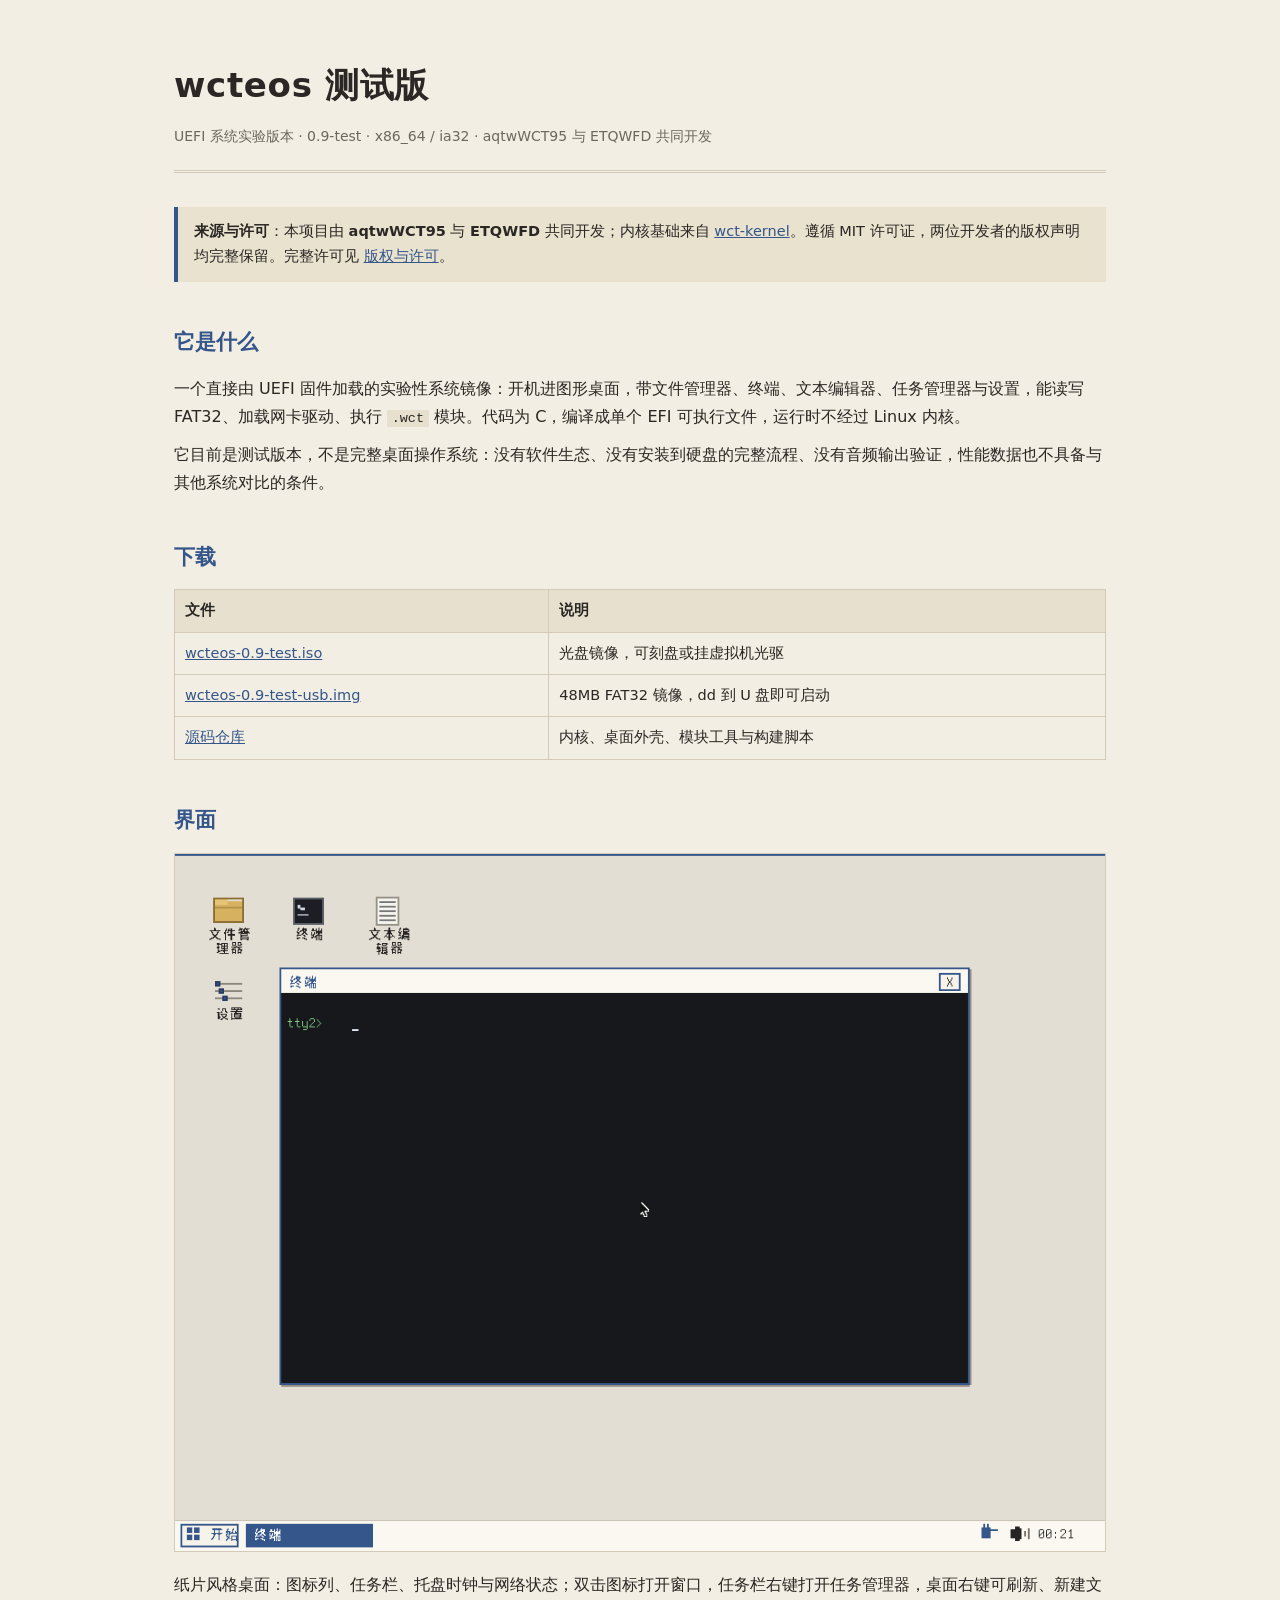
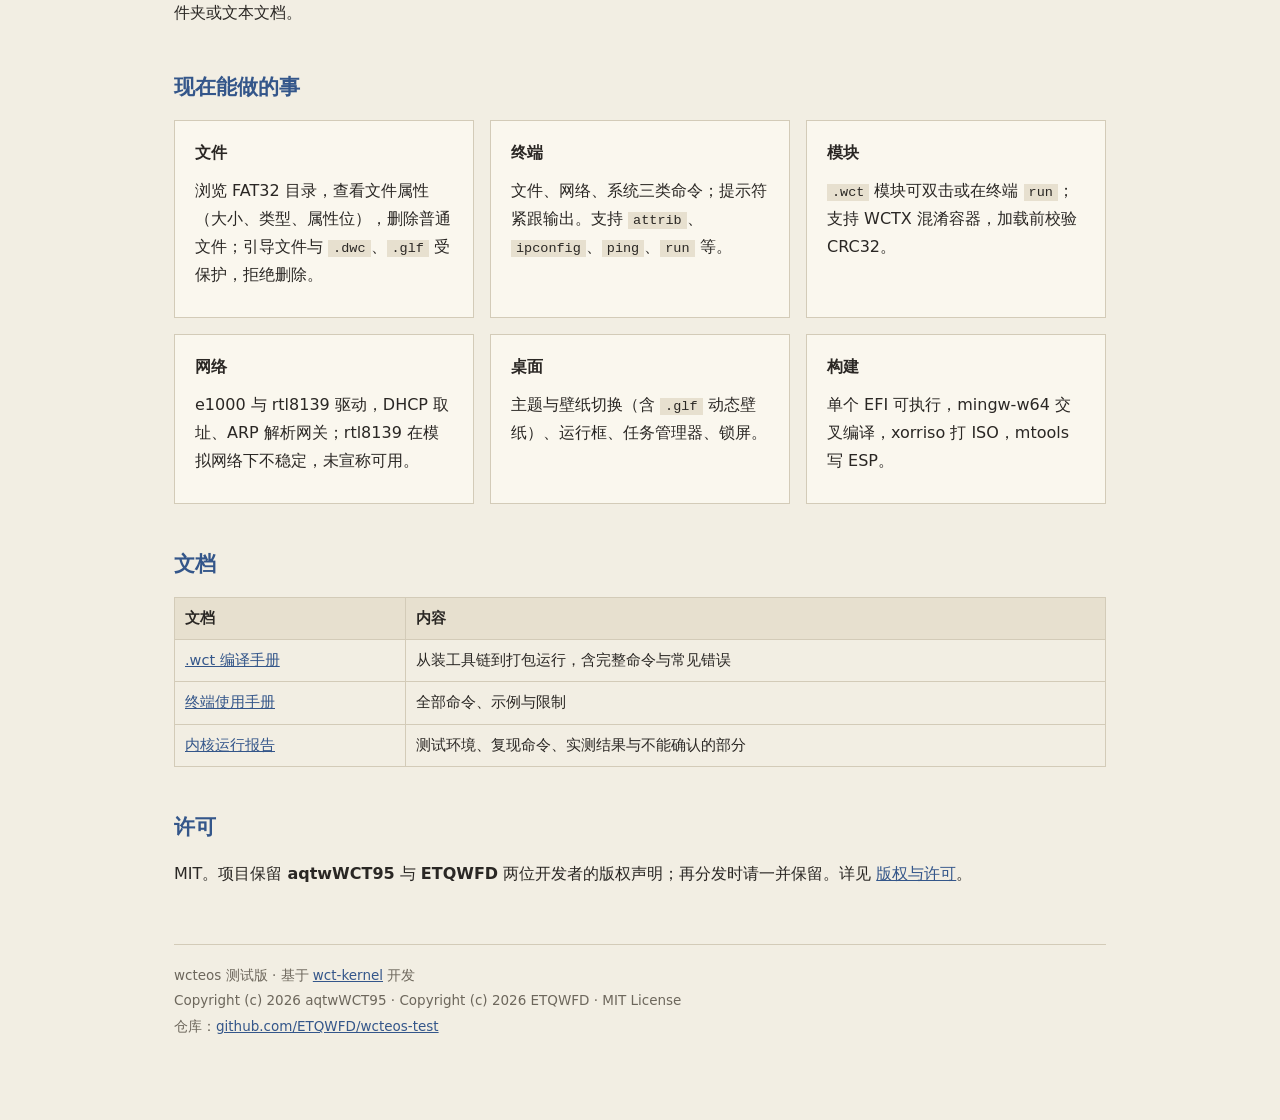
==== docs/index.html @ 922bbe2d "docs: 共同开发者署名，版权顺序 aqtwWCT95 -> ETQWFD" ====
<!DOCTYPE html><html lang="zh-CN"><head><meta charset="utf-8">
<meta name="viewport" content="width=device-width,initial-scale=1">
<title>wcteos 测试版</title>
<style>
:root{--bg:#f2eee3;--ink:#2a2724;--sub:#6d675c;--accent:#34568a;--line:#d3cbb8;--panel:#faf7ee}
*{box-sizing:border-box}
body{margin:0;background:var(--bg);color:var(--ink);font:16px/1.75 "Noto Sans CJK SC",system-ui,sans-serif}
.wrap{max-width:980px;margin:0 auto;padding:56px 24px 80px}
header{border-bottom:3px double var(--line);padding-bottom:22px;margin-bottom:34px}
h1{margin:0;font-size:34px;letter-spacing:.02em}
.tag{color:var(--sub);font-size:14px;margin-top:8px}
h2{font-size:21px;margin:42px 0 14px;color:var(--accent)}
h3{font-size:16px;margin:20px 0 6px}
p{margin:10px 0}
.grid{display:grid;grid-template-columns:repeat(auto-fit,minmax(240px,1fr));gap:16px}
.card{background:var(--panel);border:1px solid var(--line);padding:18px 20px}
.card h3{margin-top:0}
code{background:#e7e0cf;padding:1px 5px;font:13.5px/1.5 Consolas,monospace}
pre{background:#25282e;color:#e6e8ea;padding:14px 16px;overflow:auto;font:13.5px/1.7 Consolas,monospace}
table{border-collapse:collapse;width:100%;margin:12px 0;font-size:14.5px}
th,td{border:1px solid var(--line);padding:8px 10px;text-align:left}
th{background:#e7e0cf}
a{color:var(--accent)}
.notice{background:#e9e2cf;border-left:4px solid var(--accent);padding:12px 16px;margin:18px 0;font-size:14.5px}
footer{margin-top:56px;border-top:1px solid var(--line);padding-top:18px;color:var(--sub);font-size:13.5px;line-height:1.9}
.shot{width:100%;border:1px solid var(--line);background:#fff}
</style></head><body><div class="wrap">

<header>
<h1>wcteos 测试版</h1>
<div class="tag">UEFI 系统实验版本 · 0.9-test · x86_64 / ia32 · aqtwWCT95 与 ETQWFD 共同开发</div>
</header>

<div class="notice"><b>来源与许可</b>：本项目由 <b>aqtwWCT95</b> 与 <b>ETQWFD</b> 共同开发；内核基础来自 <a href="https://github.com/ETQWFD/wct-kernel">wct-kernel</a>。遵循 MIT 许可证，两位开发者的版权声明均完整保留。完整许可见 <a href="license.html">版权与许可</a>。</div>

<h2>它是什么</h2>
<p>一个直接由 UEFI 固件加载的实验性系统镜像：开机进图形桌面，带文件管理器、终端、文本编辑器、任务管理器与设置，能读写 FAT32、加载网卡驱动、执行 <code>.wct</code> 模块。代码为 C，编译成单个 EFI 可执行文件，运行时不经过 Linux 内核。</p>
<p>它目前是测试版本，不是完整桌面操作系统：没有软件生态、没有安装到硬盘的完整流程、没有音频输出验证，性能数据也不具备与其他系统对比的条件。</p>

<h2>下载</h2>
<table>
<tr><th>文件</th><th>说明</th></tr>
<tr><td><a href="https://github.com/ETQWFD/wcteos-test/releases/download/v0.9-test/wcteos-0.9-test.iso">wcteos-0.9-test.iso</a></td><td>光盘镜像，可刻盘或挂虚拟机光驱</td></tr>
<tr><td><a href="https://github.com/ETQWFD/wcteos-test/releases/download/v0.9-test/wcteos-0.9-test-usb.img">wcteos-0.9-test-usb.img</a></td><td>48MB FAT32 镜像，dd 到 U 盘即可启动</td></tr>
<tr><td><a href="https://github.com/ETQWFD/wcteos-test">源码仓库</a></td><td>内核、桌面外壳、模块工具与构建脚本</td></tr>
</table>

<h2>界面</h2>
<img class="shot" src="assets/desktop.png" alt="桌面截图">
<p>纸片风格桌面：图标列、任务栏、托盘时钟与网络状态；双击图标打开窗口，任务栏右键打开任务管理器，桌面右键可刷新、新建文件夹或文本文档。</p>

<h2>现在能做的事</h2>
<div class="grid">
<div class="card"><h3>文件</h3><p>浏览 FAT32 目录，查看文件属性（大小、类型、属性位），删除普通文件；引导文件与 <code>.dwc</code>、<code>.glf</code> 受保护，拒绝删除。</p></div>
<div class="card"><h3>终端</h3><p>文件、网络、系统三类命令；提示符紧跟输出。支持 <code>attrib</code>、<code>ipconfig</code>、<code>ping</code>、<code>run</code> 等。</p></div>
<div class="card"><h3>模块</h3><p><code>.wct</code> 模块可双击或在终端 <code>run</code>；支持 WCTX 混淆容器，加载前校验 CRC32。</p></div>
<div class="card"><h3>网络</h3><p>e1000 与 rtl8139 驱动，DHCP 取址、ARP 解析网关；rtl8139 在模拟网络下不稳定，未宣称可用。</p></div>
<div class="card"><h3>桌面</h3><p>主题与壁纸切换（含 <code>.glf</code> 动态壁纸）、运行框、任务管理器、锁屏。</p></div>
<div class="card"><h3>构建</h3><p>单个 EFI 可执行，mingw-w64 交叉编译，xorriso 打 ISO，mtools 写 ESP。</p></div>
</div>

<h2>文档</h2>
<table>
<tr><th>文档</th><th>内容</th></tr>
<tr><td><a href="docs/wct-compile.html">.wct 编译手册</a></td><td>从装工具链到打包运行，含完整命令与常见错误</td></tr>
<tr><td><a href="docs/terminal.html">终端使用手册</a></td><td>全部命令、示例与限制</td></tr>
<tr><td><a href="docs/performance.html">内核运行报告</a></td><td>测试环境、复现命令、实测结果与不能确认的部分</td></tr>
</table>

<h2>许可</h2>
<p>MIT。项目保留 <b>aqtwWCT95</b> 与 <b>ETQWFD</b> 两位开发者的版权声明；再分发时请一并保留。详见 <a href="license.html">版权与许可</a>。</p>

<footer>
wcteos 测试版 · 基于 <a href="https://github.com/ETQWFD/wct-kernel">wct-kernel</a> 开发<br>
Copyright (c) 2026 aqtwWCT95 · Copyright (c) 2026 ETQWFD · MIT License<br>
仓库：<a href="https://github.com/ETQWFD/wcteos-test">github.com/ETQWFD/wcteos-test</a>
</footer>
</div></body></html>
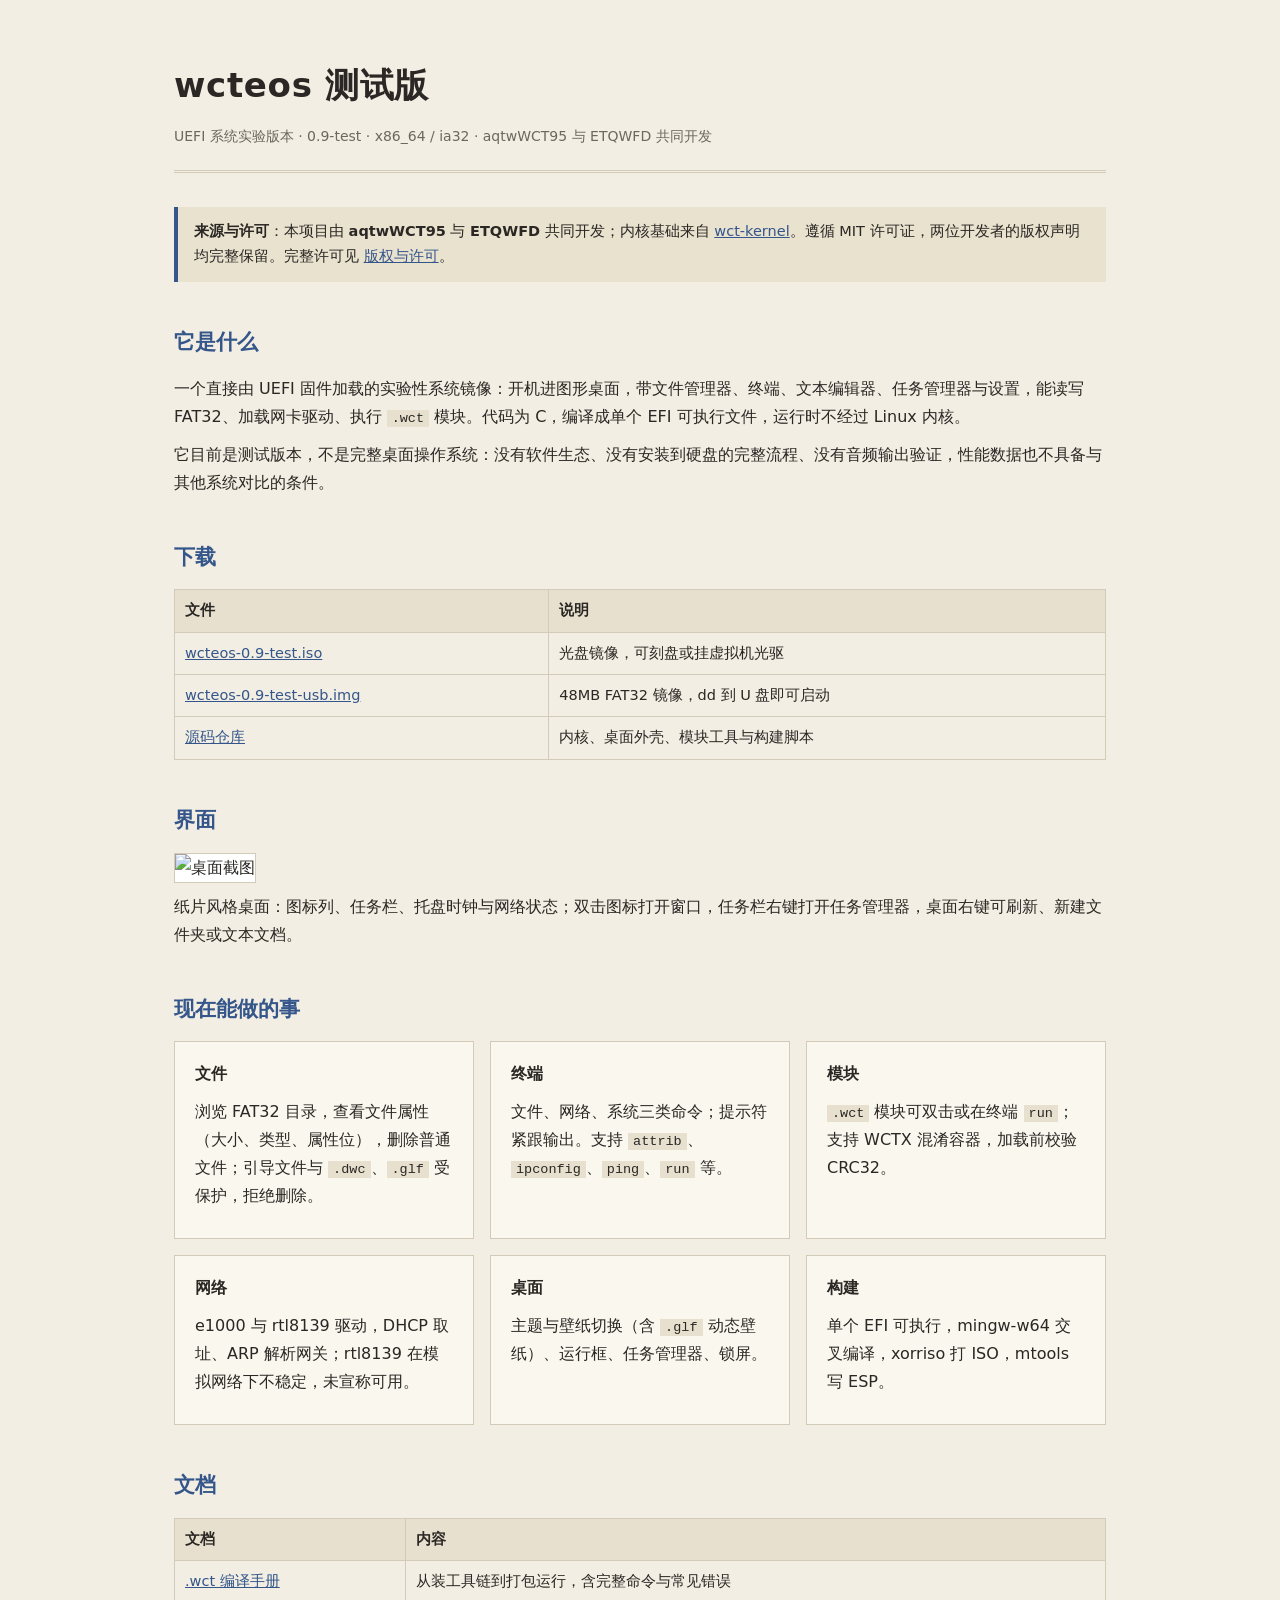
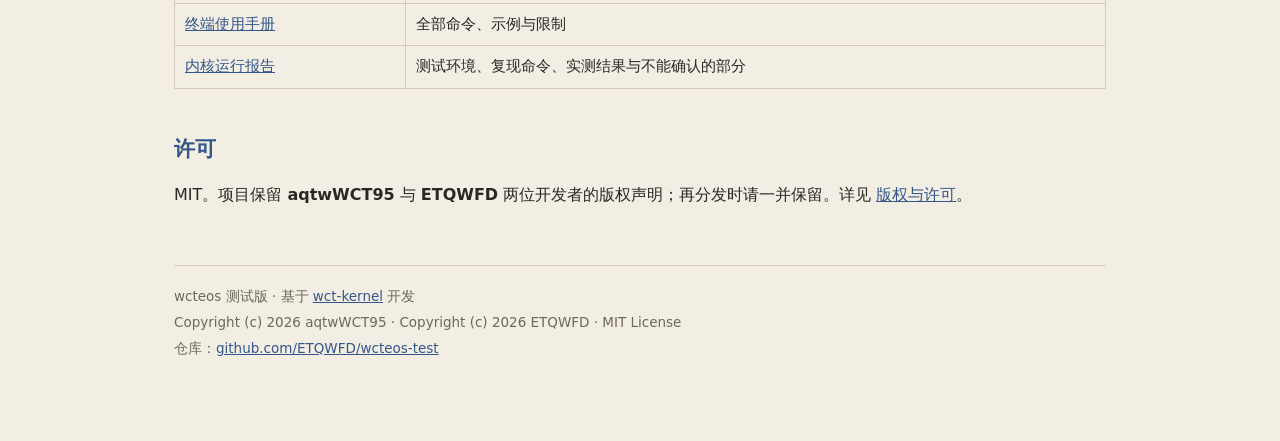
==== commit fe5fd2e7: "site: 修复首页截图 404" ====
--- a/docs/index.html
+++ b/docs/index.html
@@ -46,7 +46,7 @@
 </table>
 
 <h2>界面</h2>
-<img class="shot" src="assets/desktop.png" alt="桌面截图">
+<img class="shot" src="docs/assets/desktop.png" alt="桌面截图">
 <p>纸片风格桌面：图标列、任务栏、托盘时钟与网络状态；双击图标打开窗口，任务栏右键打开任务管理器，桌面右键可刷新、新建文件夹或文本文档。</p>
 
 <h2>现在能做的事</h2>
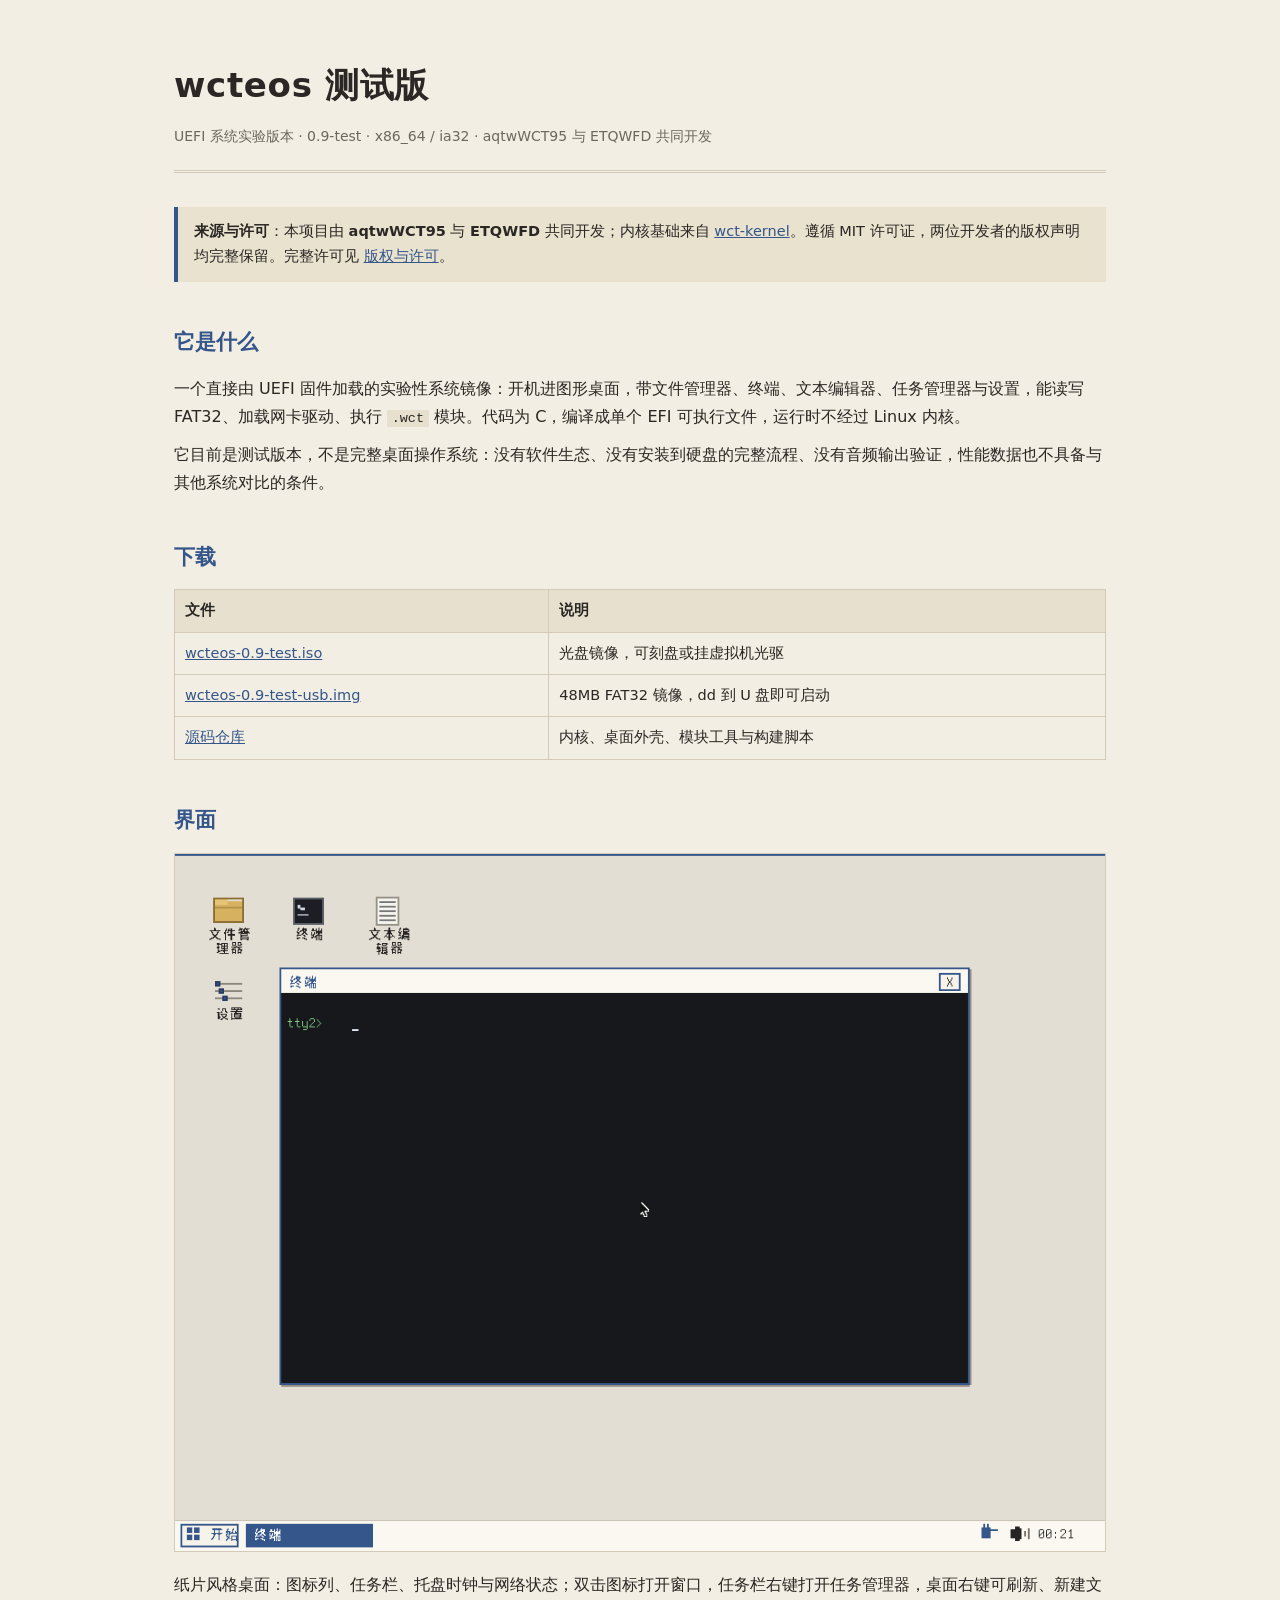
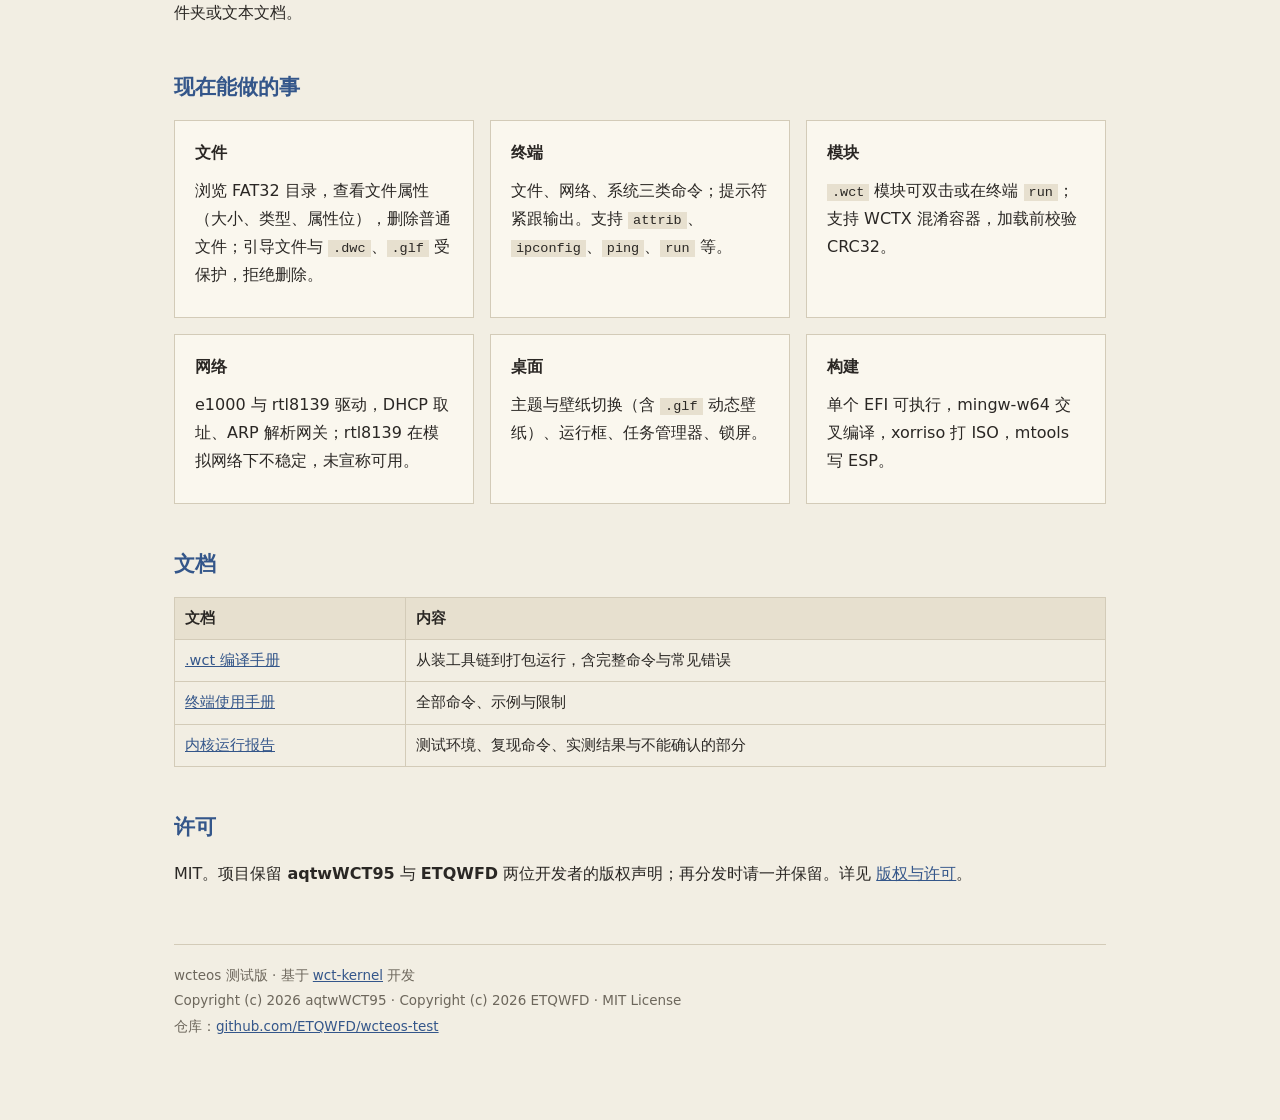
==== commit 46059fb8: "site: docs 侧截图路径" ====
--- a/docs/index.html
+++ b/docs/index.html
@@ -46,7 +46,7 @@
 </table>
 
 <h2>界面</h2>
-<img class="shot" src="docs/assets/desktop.png" alt="桌面截图">
+<img class="shot" src="assets/desktop.png" alt="桌面截图">
 <p>纸片风格桌面：图标列、任务栏、托盘时钟与网络状态；双击图标打开窗口，任务栏右键打开任务管理器，桌面右键可刷新、新建文件夹或文本文档。</p>
 
 <h2>现在能做的事</h2>
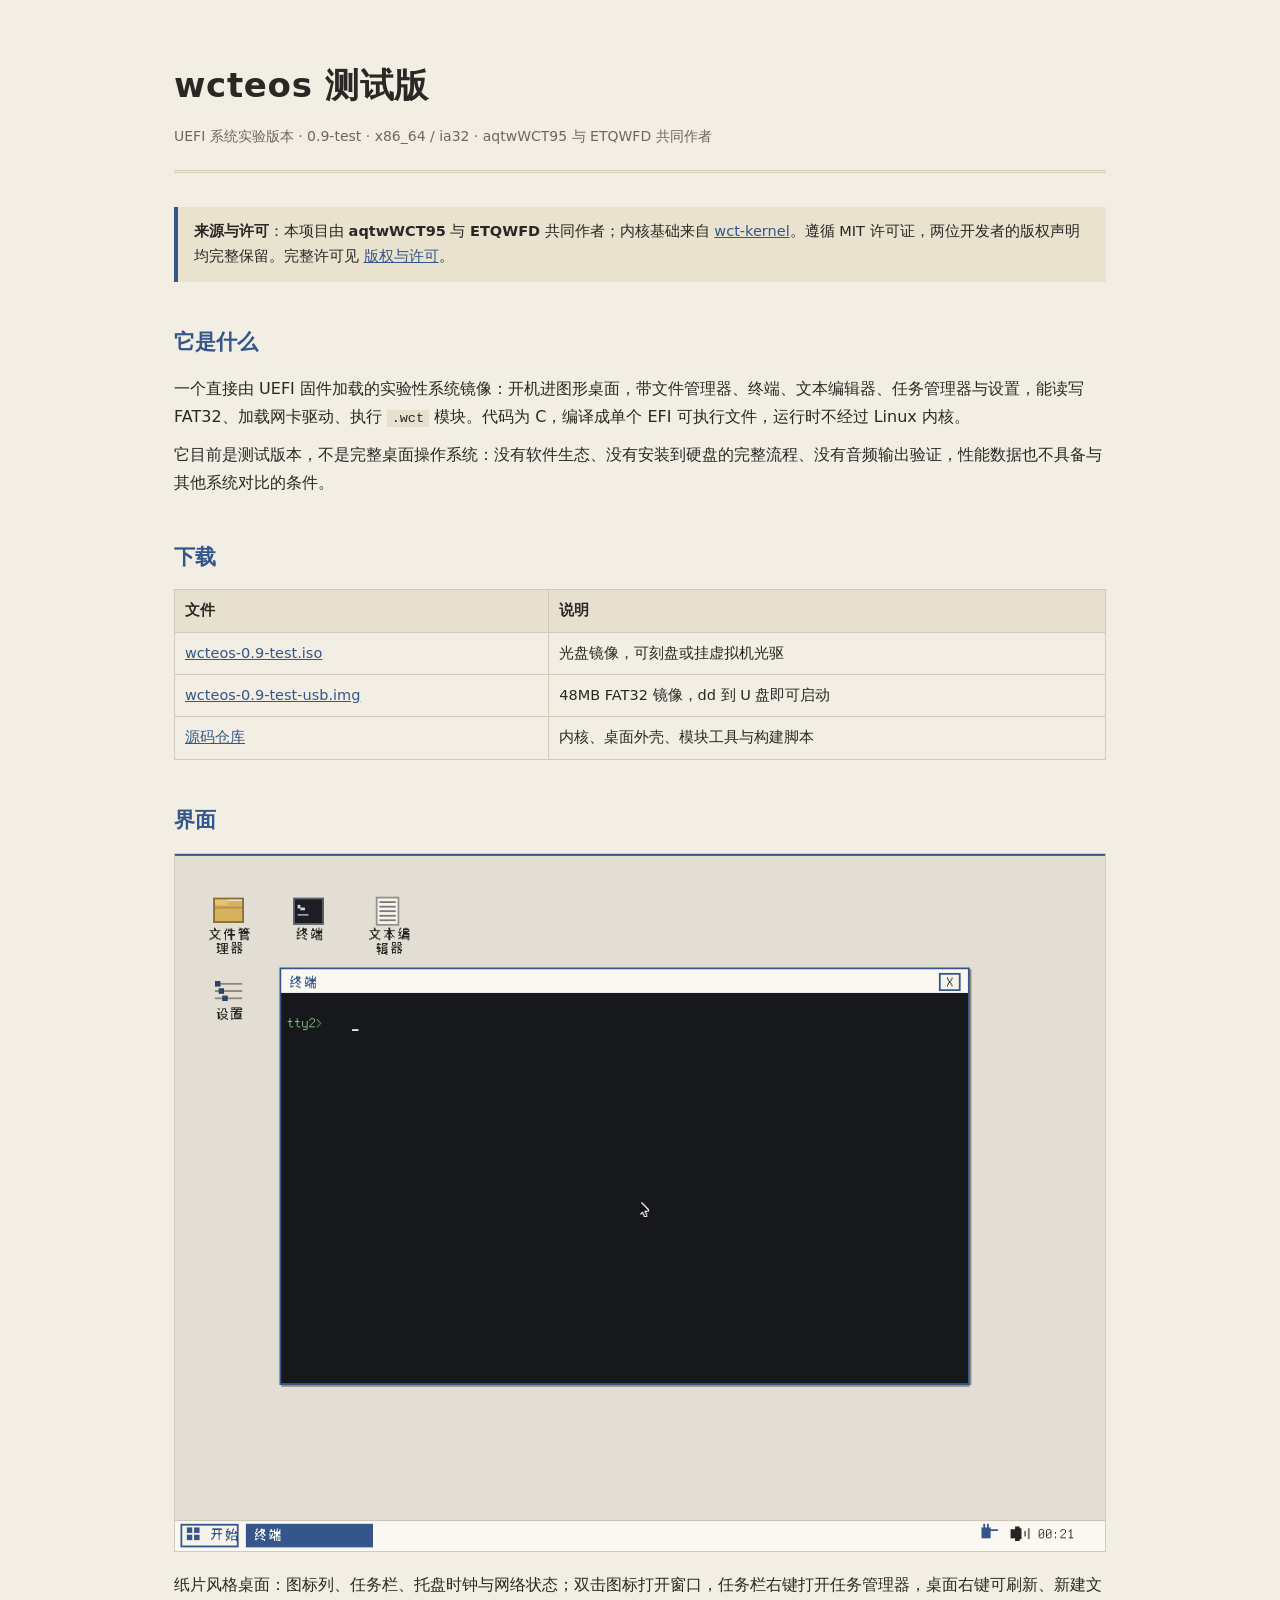
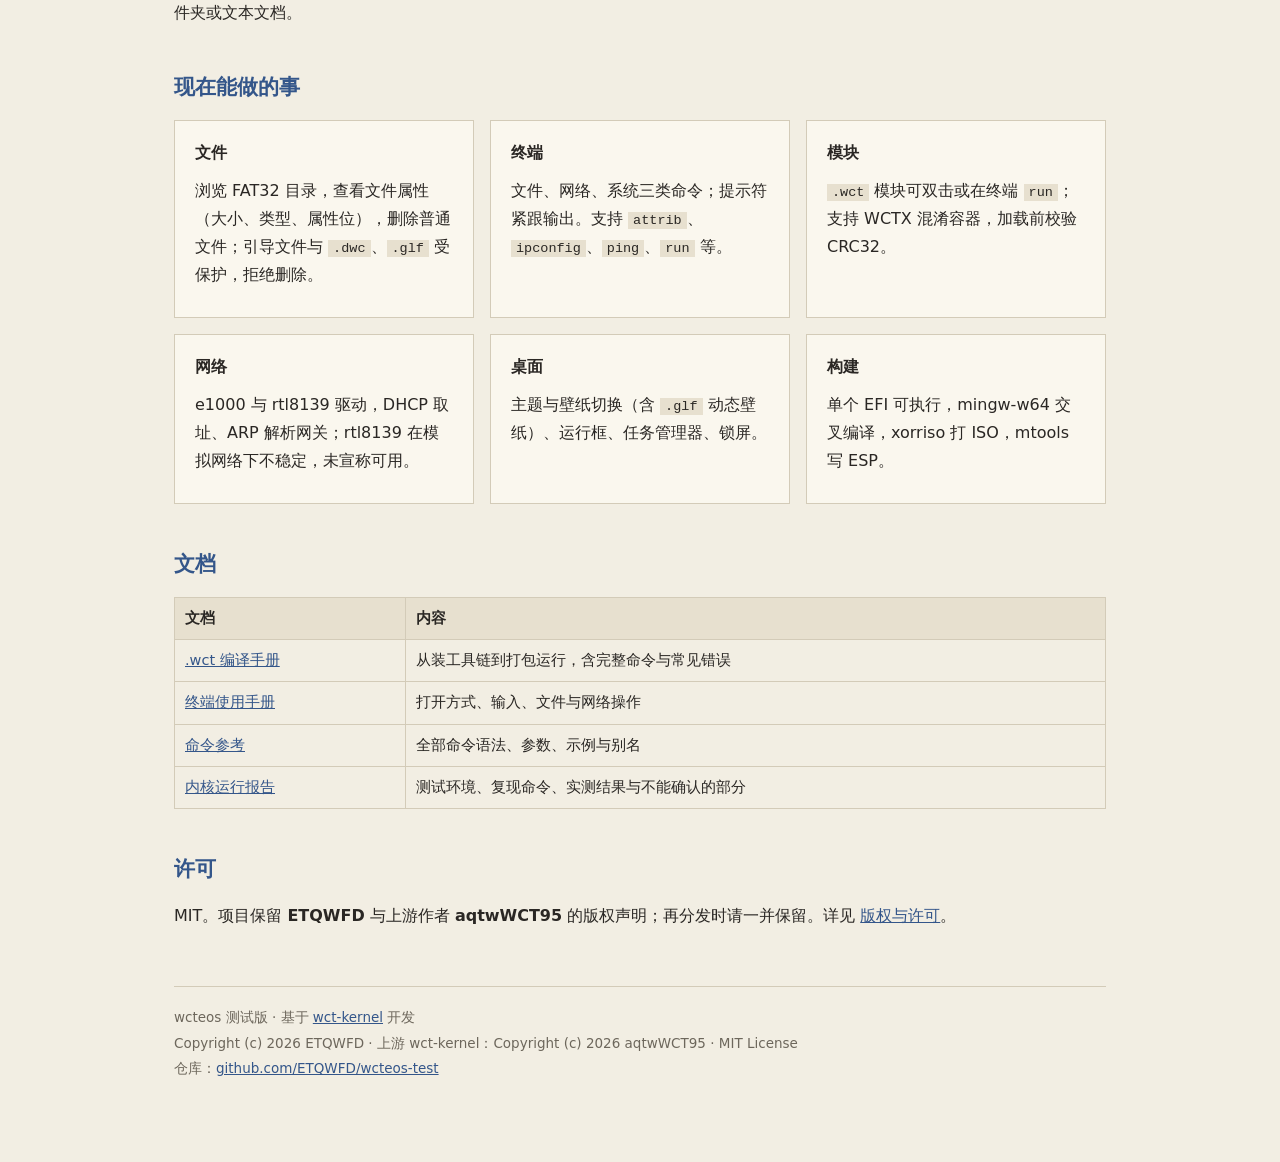
==== commit b6ad9e6c: "site: 新的三份手册与 OOBE 截图" ====
--- a/docs/index.html
+++ b/docs/index.html
@@ -28,10 +28,10 @@
 
 <header>
 <h1>wcteos 测试版</h1>
-<div class="tag">UEFI 系统实验版本 · 0.9-test · x86_64 / ia32 · aqtwWCT95 与 ETQWFD 共同开发</div>
+<div class="tag">UEFI 系统实验版本 · 0.9-test · x86_64 / ia32 · aqtwWCT95 与 ETQWFD 共同作者</div>
 </header>
 
-<div class="notice"><b>来源与许可</b>：本项目由 <b>aqtwWCT95</b> 与 <b>ETQWFD</b> 共同开发；内核基础来自 <a href="https://github.com/ETQWFD/wct-kernel">wct-kernel</a>。遵循 MIT 许可证，两位开发者的版权声明均完整保留。完整许可见 <a href="license.html">版权与许可</a>。</div>
+<div class="notice"><b>来源与许可</b>：本项目由 <b>aqtwWCT95</b> 与 <b>ETQWFD</b> 共同作者；内核基础来自 <a href="https://github.com/ETQWFD/wct-kernel">wct-kernel</a>。遵循 MIT 许可证，两位开发者的版权声明均完整保留。完整许可见 <a href="license.html">版权与许可</a>。</div>
 
 <h2>它是什么</h2>
 <p>一个直接由 UEFI 固件加载的实验性系统镜像：开机进图形桌面，带文件管理器、终端、文本编辑器、任务管理器与设置，能读写 FAT32、加载网卡驱动、执行 <code>.wct</code> 模块。代码为 C，编译成单个 EFI 可执行文件，运行时不经过 Linux 内核。</p>
@@ -63,16 +63,17 @@
 <table>
 <tr><th>文档</th><th>内容</th></tr>
 <tr><td><a href="docs/wct-compile.html">.wct 编译手册</a></td><td>从装工具链到打包运行，含完整命令与常见错误</td></tr>
-<tr><td><a href="docs/terminal.html">终端使用手册</a></td><td>全部命令、示例与限制</td></tr>
+<tr><td><a href="docs/terminal.html">终端使用手册</a></td><td>打开方式、输入、文件与网络操作</td></tr>
+<tr><td><a href="docs/commands.html">命令参考</a></td><td>全部命令语法、参数、示例与别名</td></tr>
 <tr><td><a href="docs/performance.html">内核运行报告</a></td><td>测试环境、复现命令、实测结果与不能确认的部分</td></tr>
 </table>
 
 <h2>许可</h2>
-<p>MIT。项目保留 <b>aqtwWCT95</b> 与 <b>ETQWFD</b> 两位开发者的版权声明；再分发时请一并保留。详见 <a href="license.html">版权与许可</a>。</p>
+<p>MIT。项目保留 <b>ETQWFD</b> 与上游作者 <b>aqtwWCT95</b> 的版权声明；再分发时请一并保留。详见 <a href="license.html">版权与许可</a>。</p>
 
 <footer>
 wcteos 测试版 · 基于 <a href="https://github.com/ETQWFD/wct-kernel">wct-kernel</a> 开发<br>
-Copyright (c) 2026 aqtwWCT95 · Copyright (c) 2026 ETQWFD · MIT License<br>
+Copyright (c) 2026 ETQWFD · 上游 wct-kernel：Copyright (c) 2026 aqtwWCT95 · MIT License<br>
 仓库：<a href="https://github.com/ETQWFD/wcteos-test">github.com/ETQWFD/wcteos-test</a>
 </footer>
 </div></body></html>
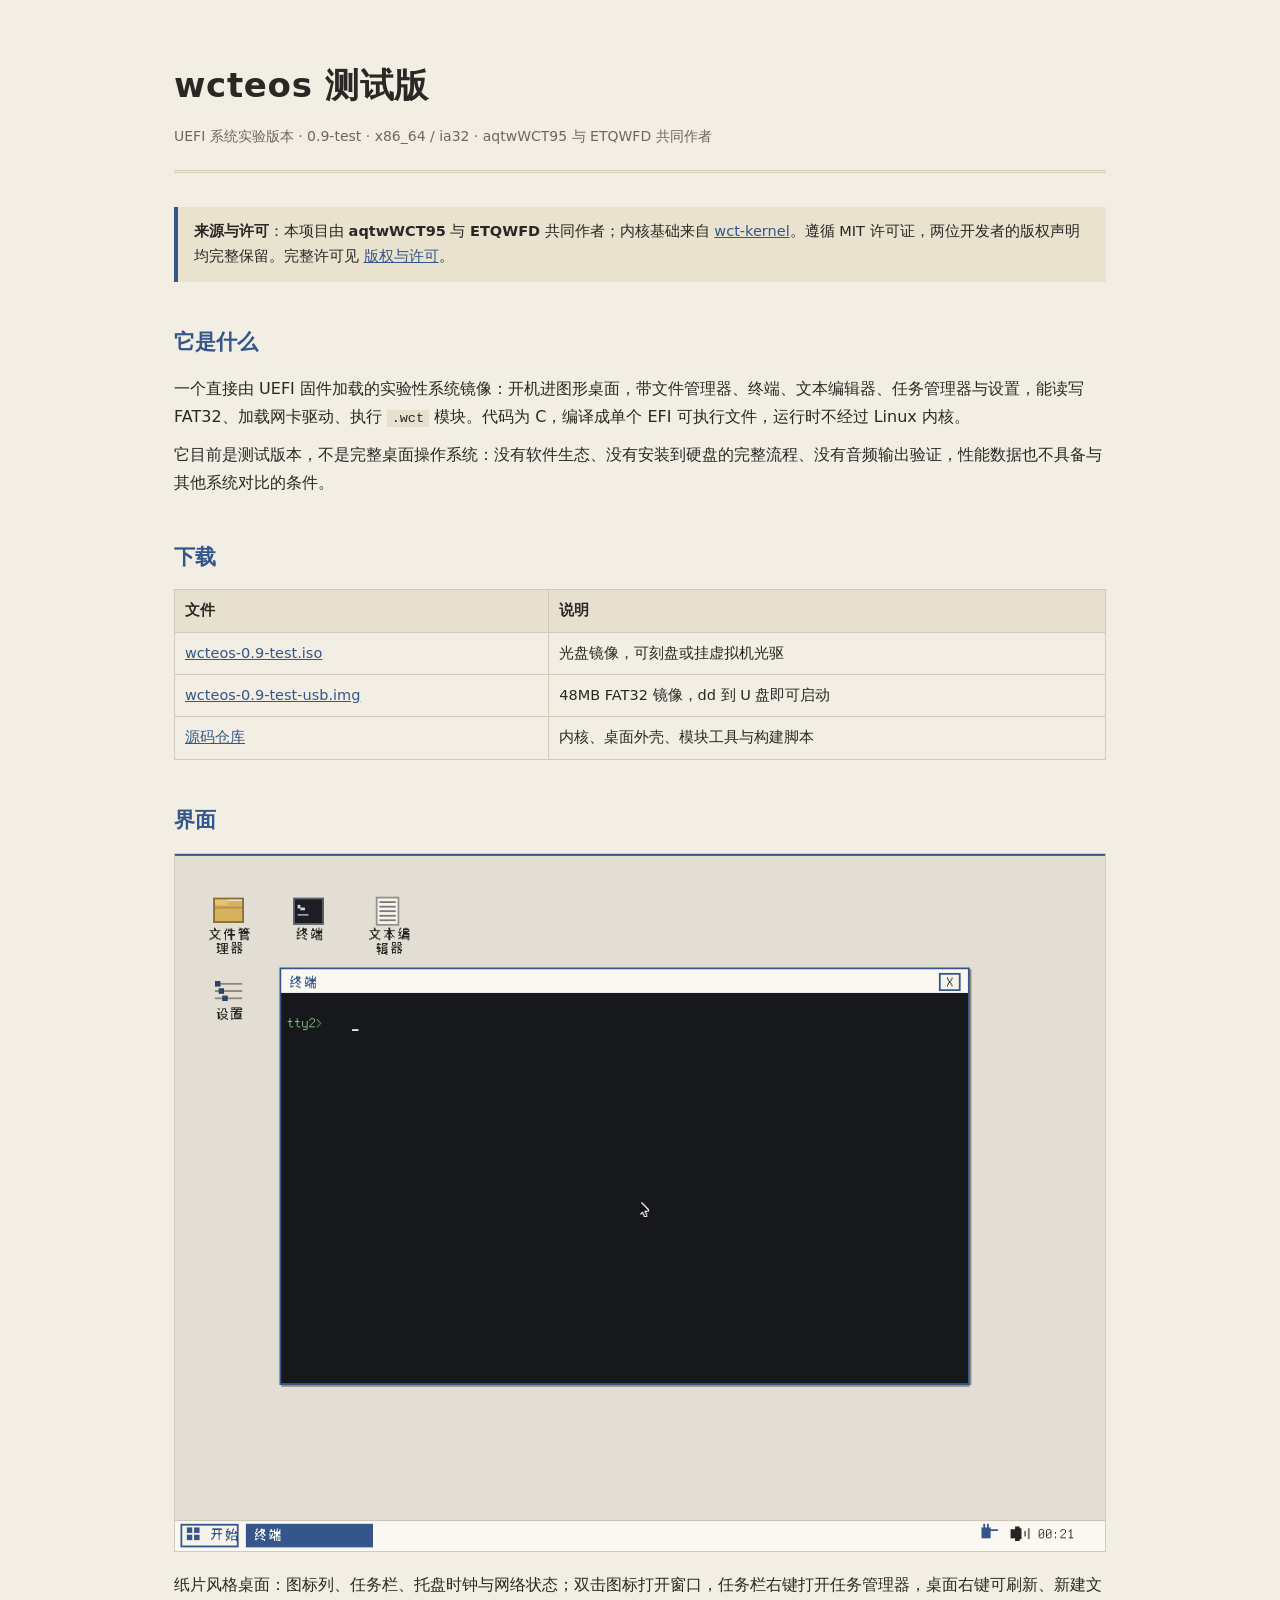
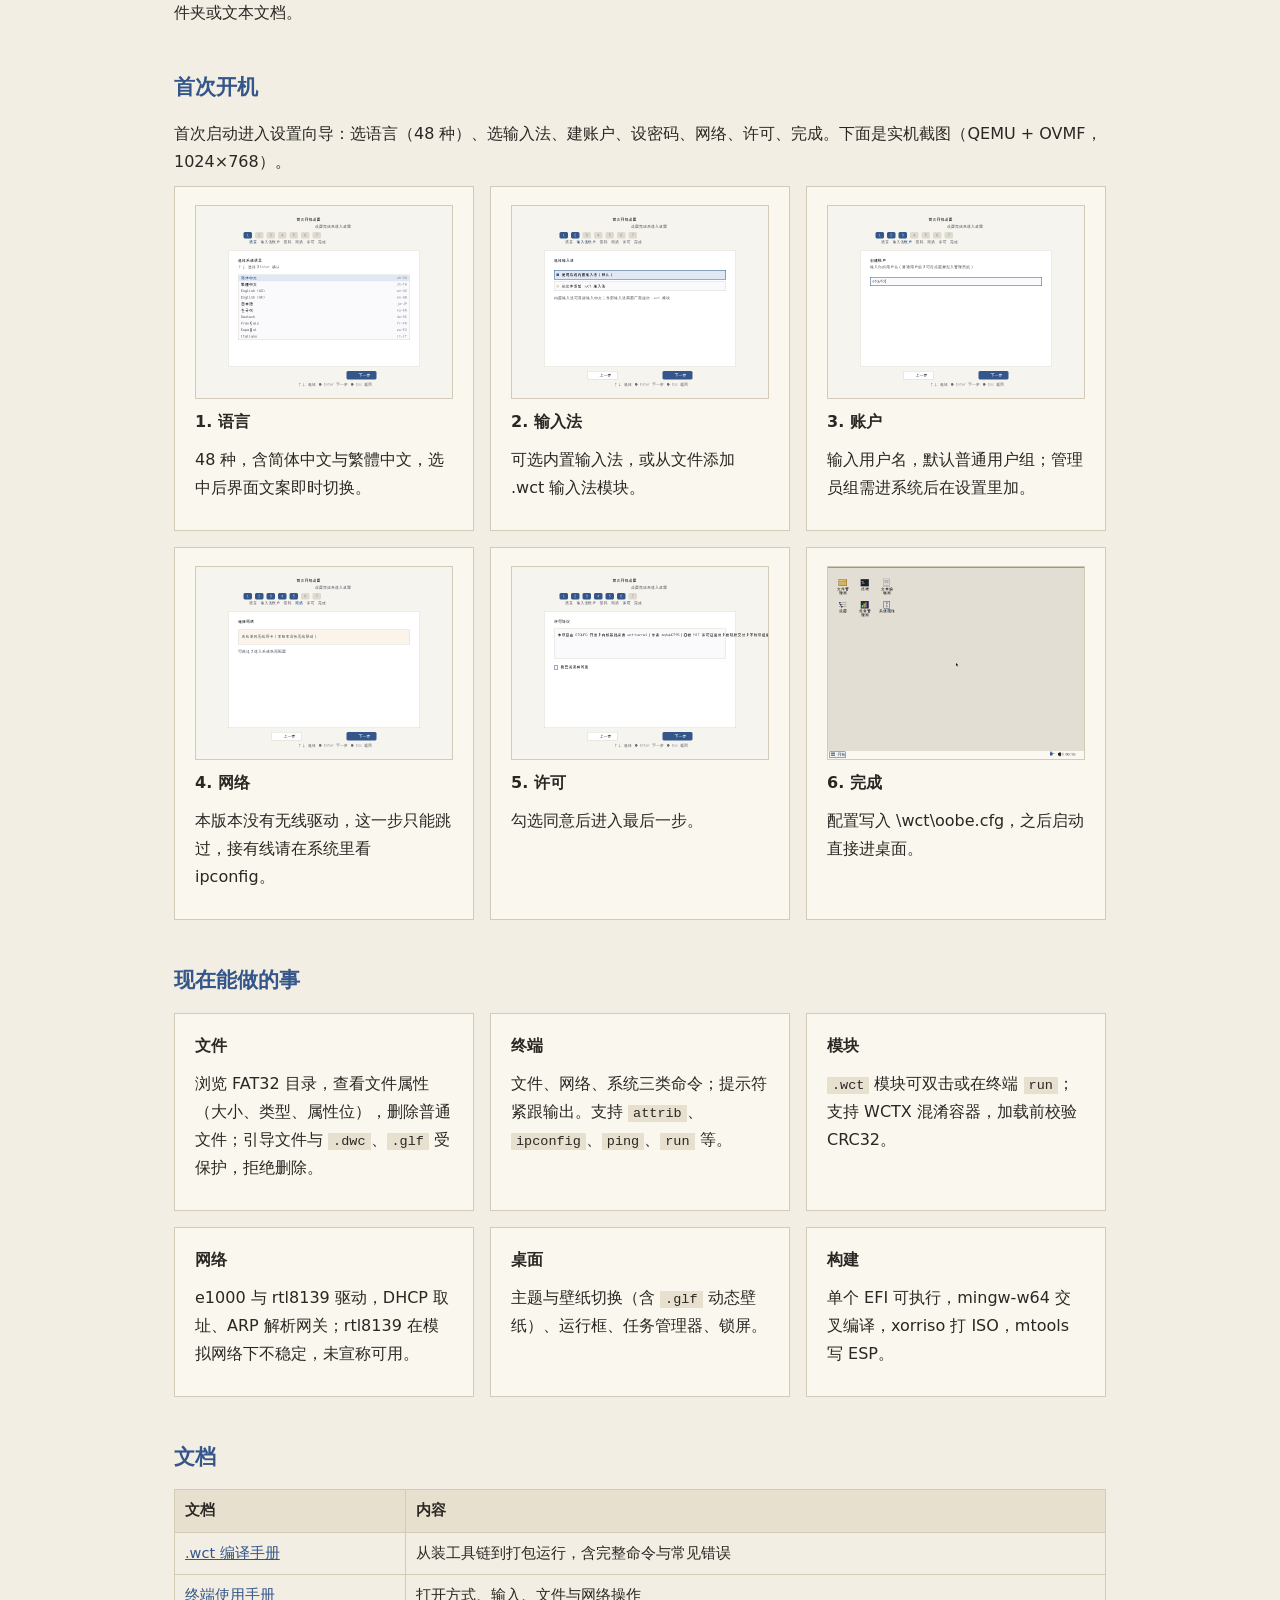
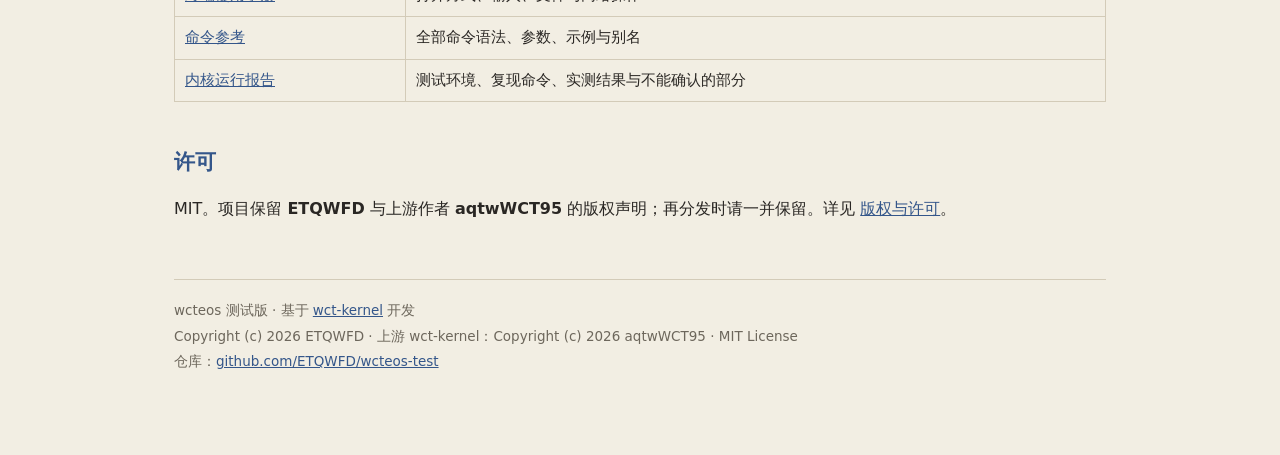
==== commit c4ffb48d: "site: 首次开机截图与流程说明" ====
--- a/docs/index.html
+++ b/docs/index.html
@@ -49,6 +49,16 @@
 <img class="shot" src="assets/desktop.png" alt="桌面截图">
 <p>纸片风格桌面：图标列、任务栏、托盘时钟与网络状态；双击图标打开窗口，任务栏右键打开任务管理器，桌面右键可刷新、新建文件夹或文本文档。</p>
 
+<h2>首次开机</h2>
+<p>首次启动进入设置向导：选语言（48 种）、选输入法、建账户、设密码、网络、许可、完成。下面是实机截图（QEMU + OVMF，1024×768）。</p>
+<div class="grid">
+<div class="card"><img class="shot" src="assets/oobe-lang.png" alt="选择语言"><h3>1. 语言</h3><p>48 种，含简体中文与繁體中文，选中后界面文案即时切换。</p></div>
+<div class="card"><img class="shot" src="assets/oobe-ime.png" alt="选择输入法"><h3>2. 输入法</h3><p>可选内置输入法，或从文件添加 .wct 输入法模块。</p></div>
+<div class="card"><img class="shot" src="assets/oobe-s3.png" alt="创建账户"><h3>3. 账户</h3><p>输入用户名，默认普通用户组；管理员组需进系统后在设置里加。</p></div>
+<div class="card"><img class="shot" src="assets/oobe-s5.png" alt="网络"><h3>4. 网络</h3><p>本版本没有无线驱动，这一步只能跳过，接有线请在系统里看 ipconfig。</p></div>
+<div class="card"><img class="shot" src="assets/oobe-s6.png" alt="许可"><h3>5. 许可</h3><p>勾选同意后进入最后一步。</p></div>
+<div class="card"><img class="shot" src="assets/oobe-s7.png" alt="桌面"><h3>6. 完成</h3><p>配置写入 \wct\oobe.cfg，之后启动直接进桌面。</p></div>
+</div>
 <h2>现在能做的事</h2>
 <div class="grid">
 <div class="card"><h3>文件</h3><p>浏览 FAT32 目录，查看文件属性（大小、类型、属性位），删除普通文件；引导文件与 <code>.dwc</code>、<code>.glf</code> 受保护，拒绝删除。</p></div>
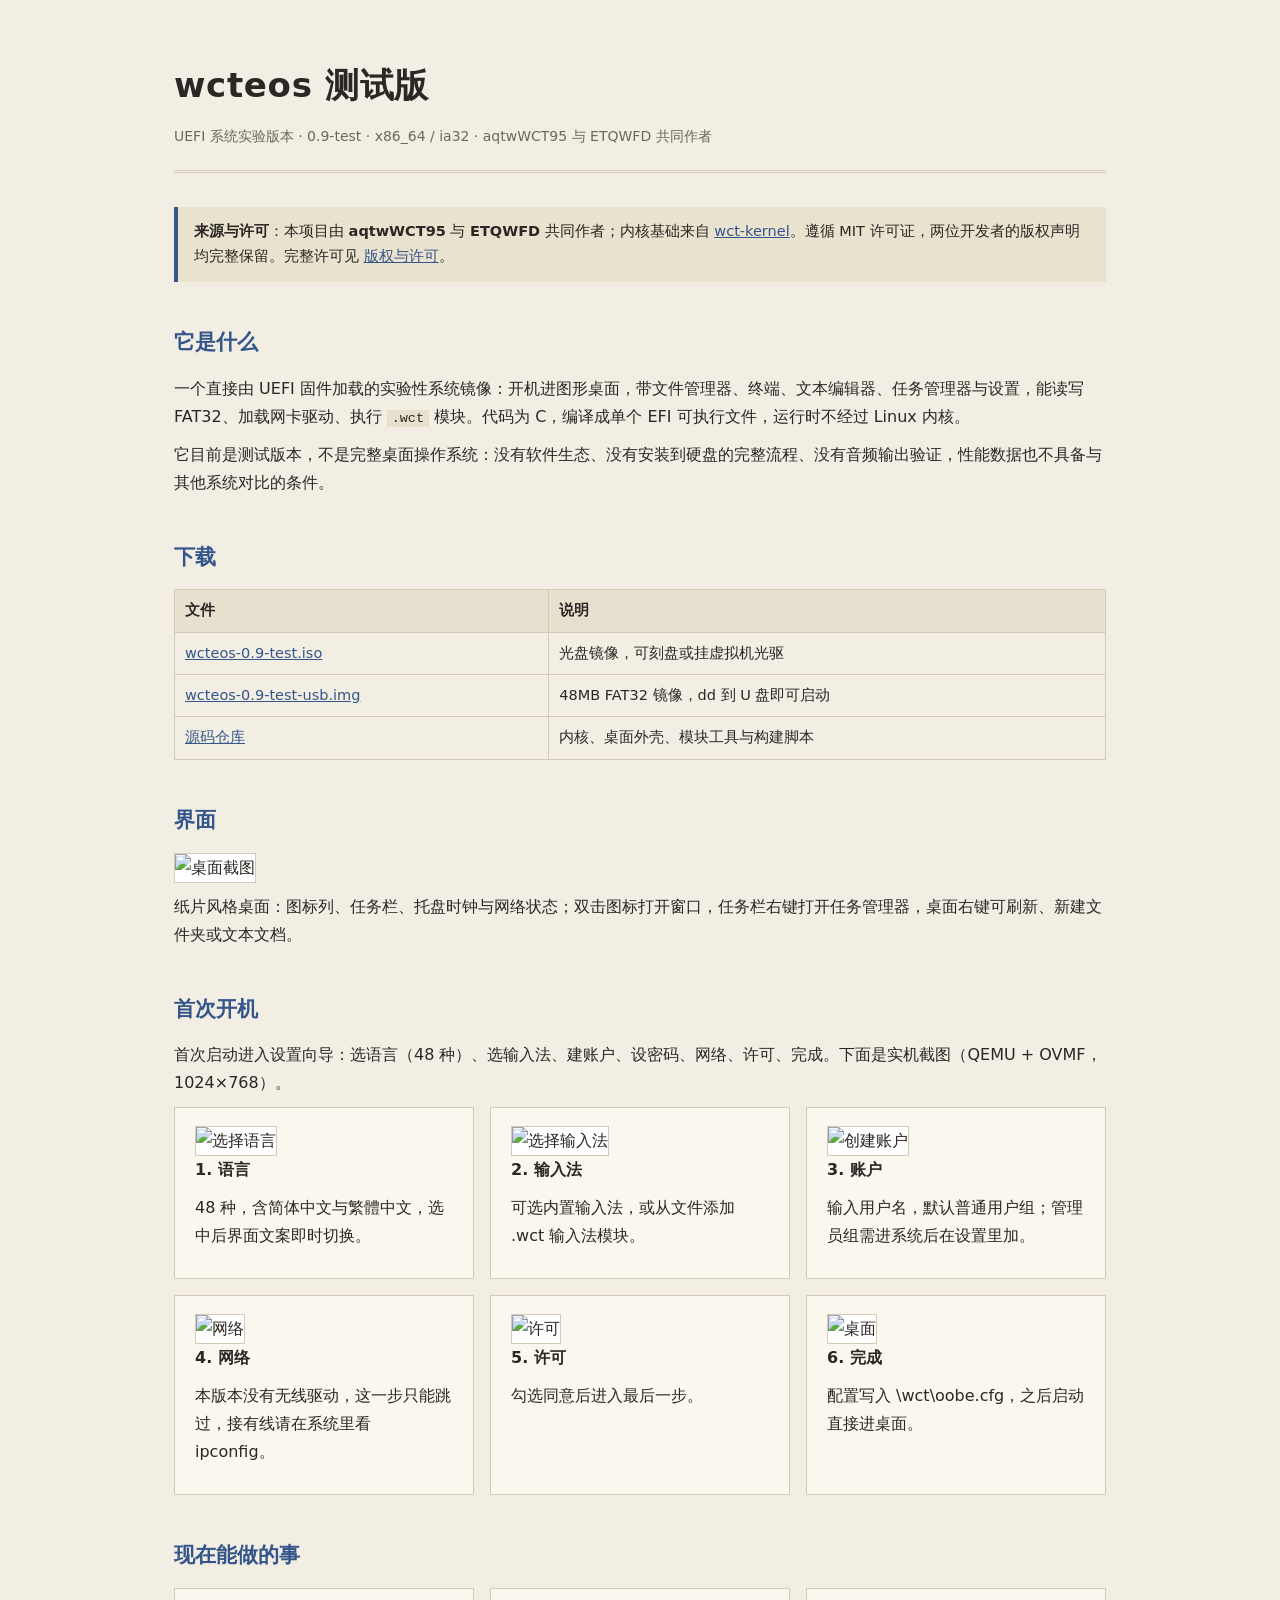
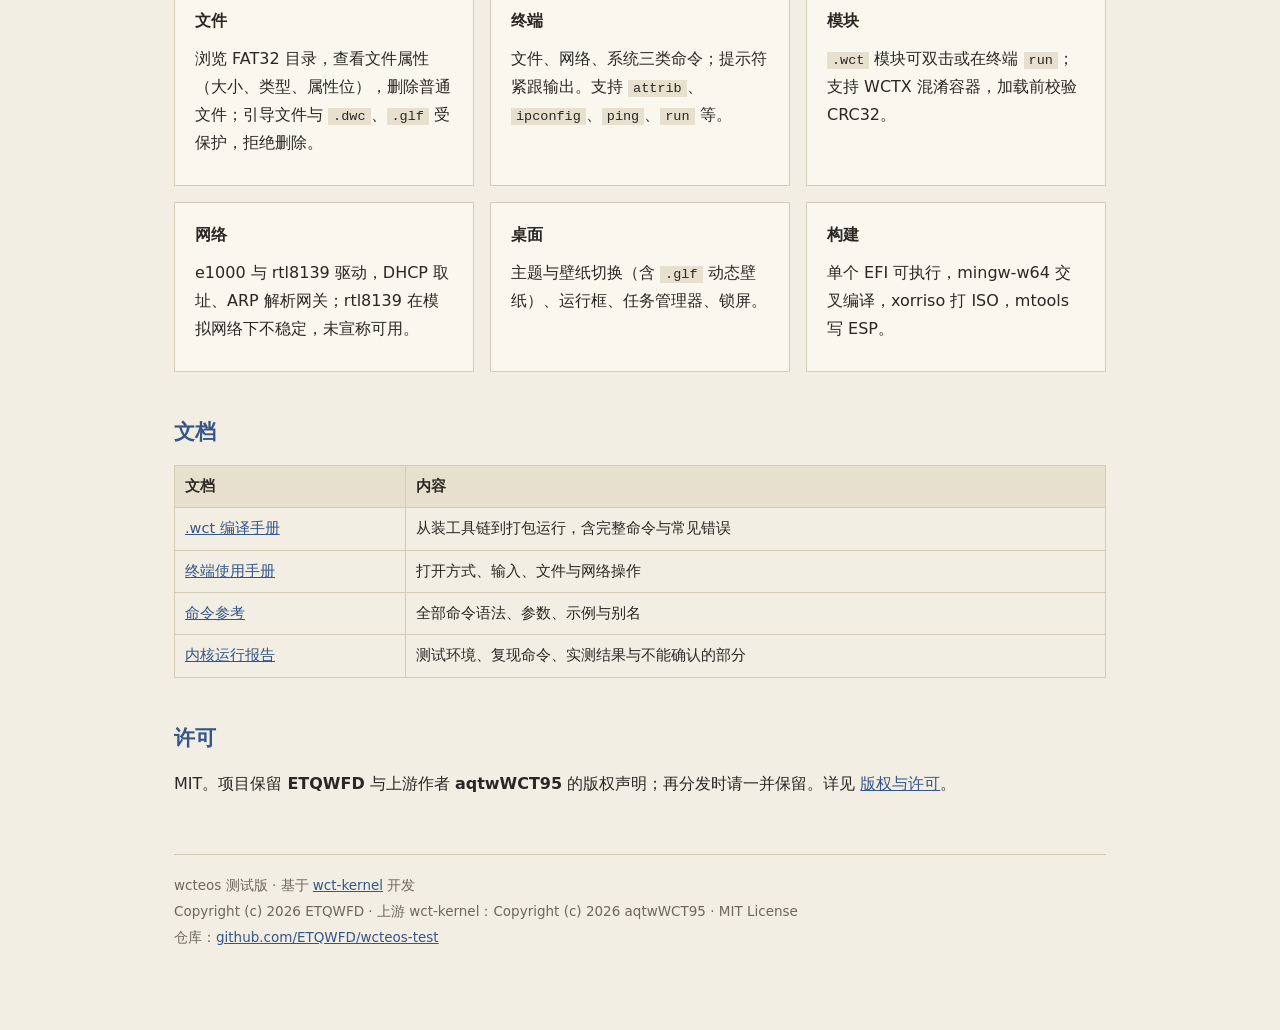
==== commit 355df61b: "docs: 首次开机截图" ====
--- a/docs/index.html
+++ b/docs/index.html
@@ -46,18 +46,18 @@
 </table>
 
 <h2>界面</h2>
-<img class="shot" src="assets/desktop.png" alt="桌面截图">
+<img class="shot" src="docs/assets/desktop.png" alt="桌面截图">
 <p>纸片风格桌面：图标列、任务栏、托盘时钟与网络状态；双击图标打开窗口，任务栏右键打开任务管理器，桌面右键可刷新、新建文件夹或文本文档。</p>
 
 <h2>首次开机</h2>
 <p>首次启动进入设置向导：选语言（48 种）、选输入法、建账户、设密码、网络、许可、完成。下面是实机截图（QEMU + OVMF，1024×768）。</p>
 <div class="grid">
-<div class="card"><img class="shot" src="assets/oobe-lang.png" alt="选择语言"><h3>1. 语言</h3><p>48 种，含简体中文与繁體中文，选中后界面文案即时切换。</p></div>
-<div class="card"><img class="shot" src="assets/oobe-ime.png" alt="选择输入法"><h3>2. 输入法</h3><p>可选内置输入法，或从文件添加 .wct 输入法模块。</p></div>
-<div class="card"><img class="shot" src="assets/oobe-s3.png" alt="创建账户"><h3>3. 账户</h3><p>输入用户名，默认普通用户组；管理员组需进系统后在设置里加。</p></div>
-<div class="card"><img class="shot" src="assets/oobe-s5.png" alt="网络"><h3>4. 网络</h3><p>本版本没有无线驱动，这一步只能跳过，接有线请在系统里看 ipconfig。</p></div>
-<div class="card"><img class="shot" src="assets/oobe-s6.png" alt="许可"><h3>5. 许可</h3><p>勾选同意后进入最后一步。</p></div>
-<div class="card"><img class="shot" src="assets/oobe-s7.png" alt="桌面"><h3>6. 完成</h3><p>配置写入 \wct\oobe.cfg，之后启动直接进桌面。</p></div>
+<div class="card"><img class="shot" src="docs/assets/oobe-lang.png" alt="选择语言"><h3>1. 语言</h3><p>48 种，含简体中文与繁體中文，选中后界面文案即时切换。</p></div>
+<div class="card"><img class="shot" src="docs/assets/oobe-ime.png" alt="选择输入法"><h3>2. 输入法</h3><p>可选内置输入法，或从文件添加 .wct 输入法模块。</p></div>
+<div class="card"><img class="shot" src="docs/assets/oobe-s3.png" alt="创建账户"><h3>3. 账户</h3><p>输入用户名，默认普通用户组；管理员组需进系统后在设置里加。</p></div>
+<div class="card"><img class="shot" src="docs/assets/oobe-s5.png" alt="网络"><h3>4. 网络</h3><p>本版本没有无线驱动，这一步只能跳过，接有线请在系统里看 ipconfig。</p></div>
+<div class="card"><img class="shot" src="docs/assets/oobe-s6.png" alt="许可"><h3>5. 许可</h3><p>勾选同意后进入最后一步。</p></div>
+<div class="card"><img class="shot" src="docs/assets/oobe-s7.png" alt="桌面"><h3>6. 完成</h3><p>配置写入 \wct\oobe.cfg，之后启动直接进桌面。</p></div>
 </div>
 <h2>现在能做的事</h2>
 <div class="grid">
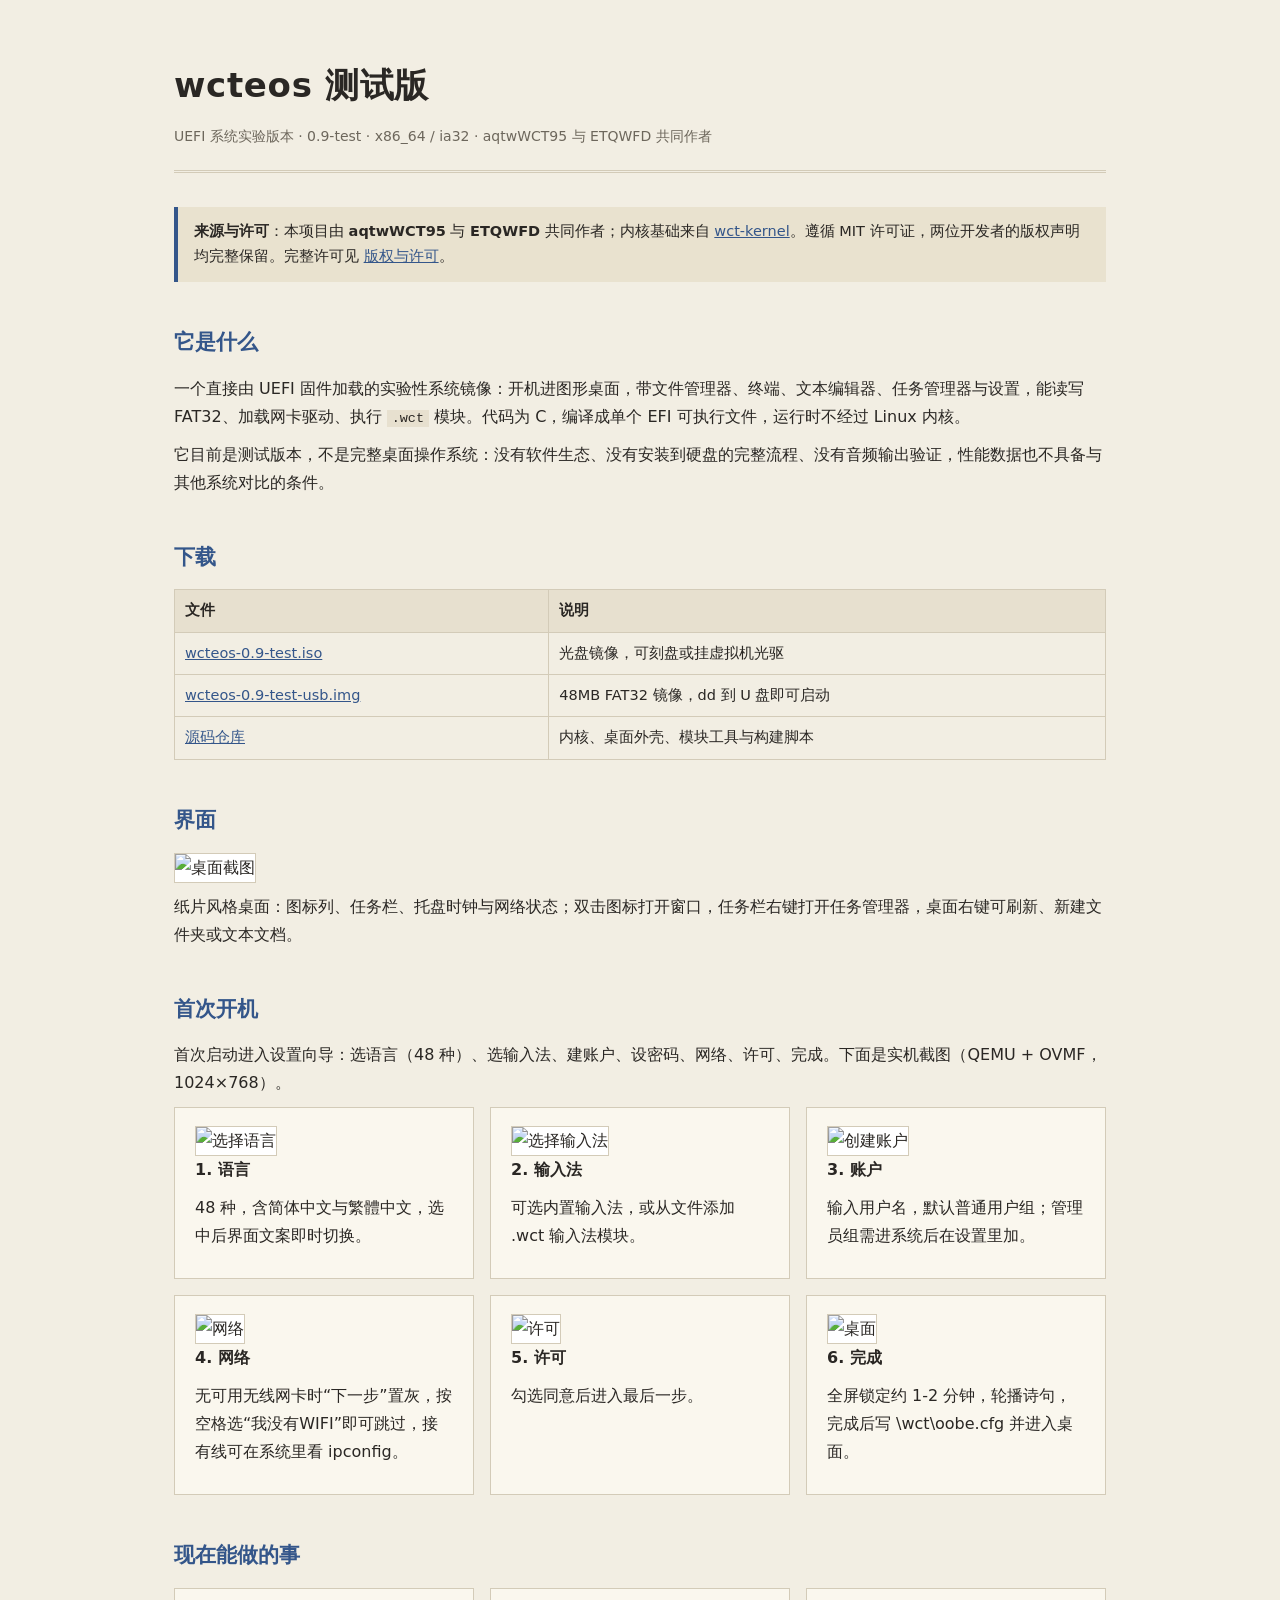
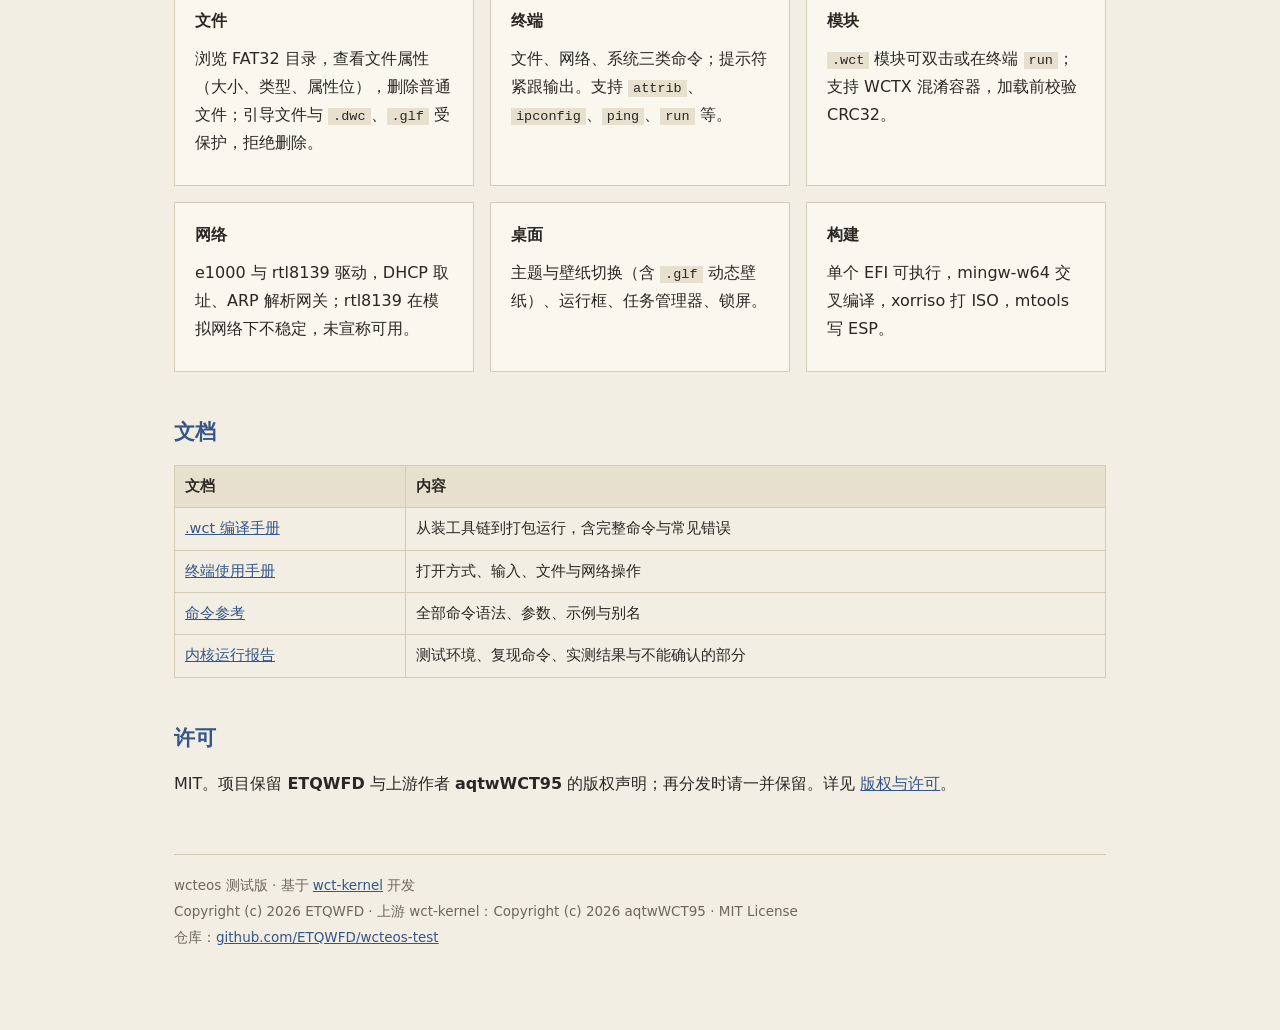
==== commit 069663b7: "0.9.2: OOBE 许可换行、管理员勾选、无网跳过、全屏完成页轮播；系统文件保护" ====
--- a/docs/index.html
+++ b/docs/index.html
@@ -55,9 +55,9 @@
 <div class="card"><img class="shot" src="docs/assets/oobe-lang.png" alt="选择语言"><h3>1. 语言</h3><p>48 种，含简体中文与繁體中文，选中后界面文案即时切换。</p></div>
 <div class="card"><img class="shot" src="docs/assets/oobe-ime.png" alt="选择输入法"><h3>2. 输入法</h3><p>可选内置输入法，或从文件添加 .wct 输入法模块。</p></div>
 <div class="card"><img class="shot" src="docs/assets/oobe-s3.png" alt="创建账户"><h3>3. 账户</h3><p>输入用户名，默认普通用户组；管理员组需进系统后在设置里加。</p></div>
-<div class="card"><img class="shot" src="docs/assets/oobe-s5.png" alt="网络"><h3>4. 网络</h3><p>本版本没有无线驱动，这一步只能跳过，接有线请在系统里看 ipconfig。</p></div>
+<div class="card"><img class="shot" src="docs/assets/oobe-s5.png" alt="网络"><h3>4. 网络</h3><p>无可用无线网卡时“下一步”置灰，按空格选“我没有WIFI”即可跳过，接有线可在系统里看 ipconfig。</p></div>
 <div class="card"><img class="shot" src="docs/assets/oobe-s6.png" alt="许可"><h3>5. 许可</h3><p>勾选同意后进入最后一步。</p></div>
-<div class="card"><img class="shot" src="docs/assets/oobe-s7.png" alt="桌面"><h3>6. 完成</h3><p>配置写入 \wct\oobe.cfg，之后启动直接进桌面。</p></div>
+<div class="card"><img class="shot" src="docs/assets/oobe-s7.png" alt="桌面"><h3>6. 完成</h3><p>全屏锁定约 1-2 分钟，轮播诗句，完成后写 \wct\oobe.cfg 并进入桌面。</p></div>
 </div>
 <h2>现在能做的事</h2>
 <div class="grid">
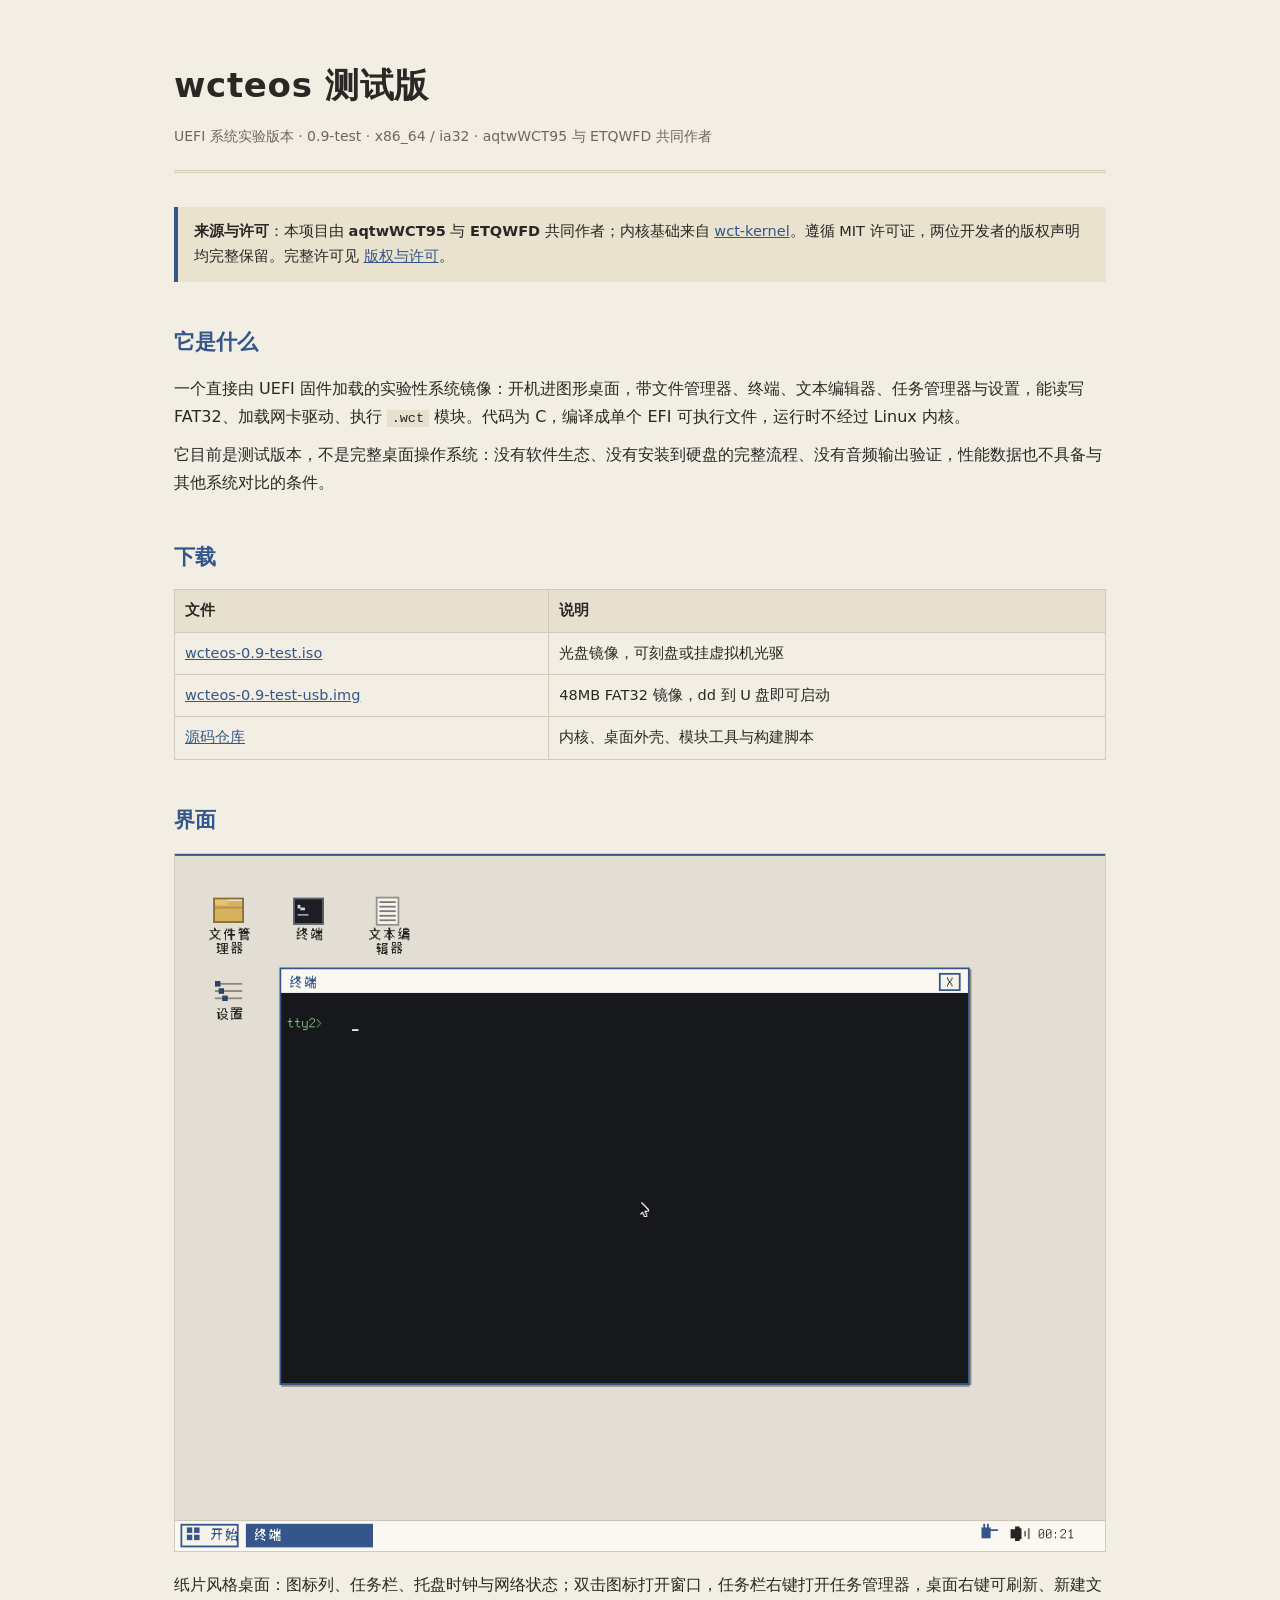
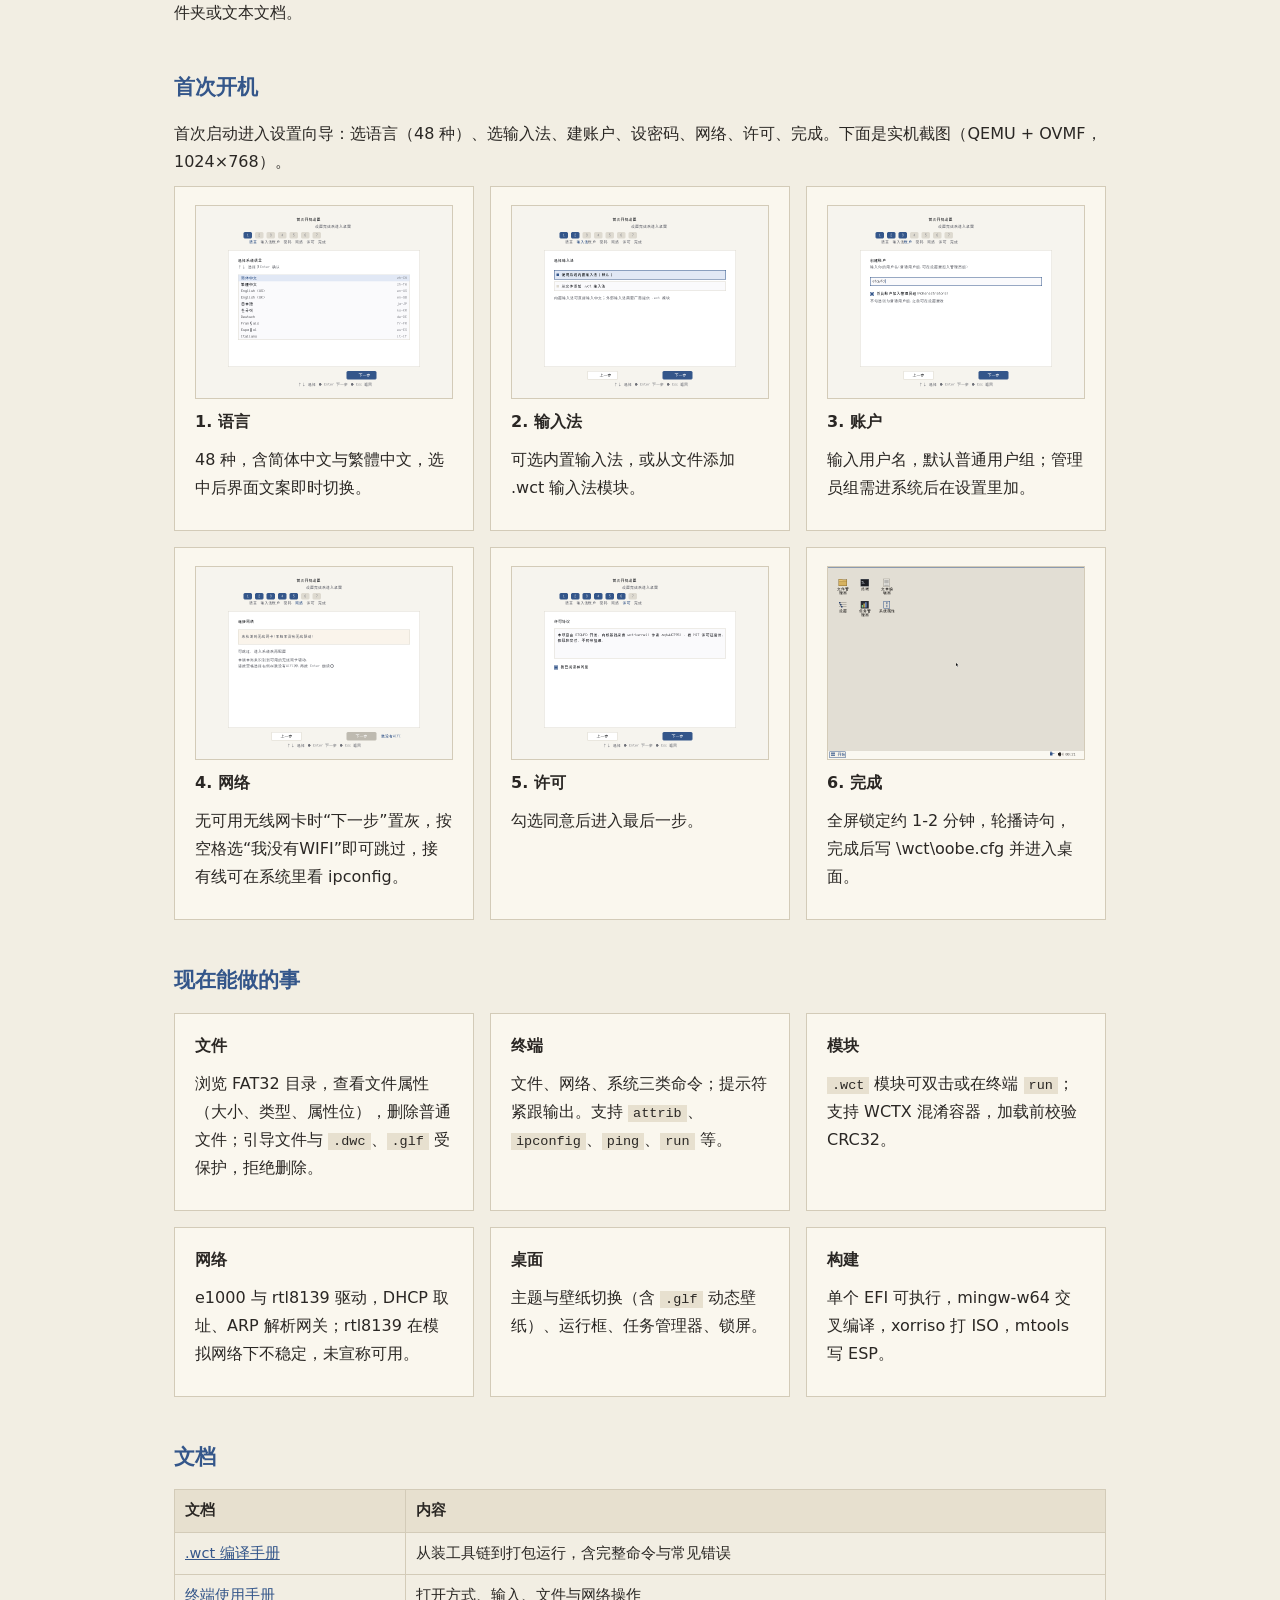
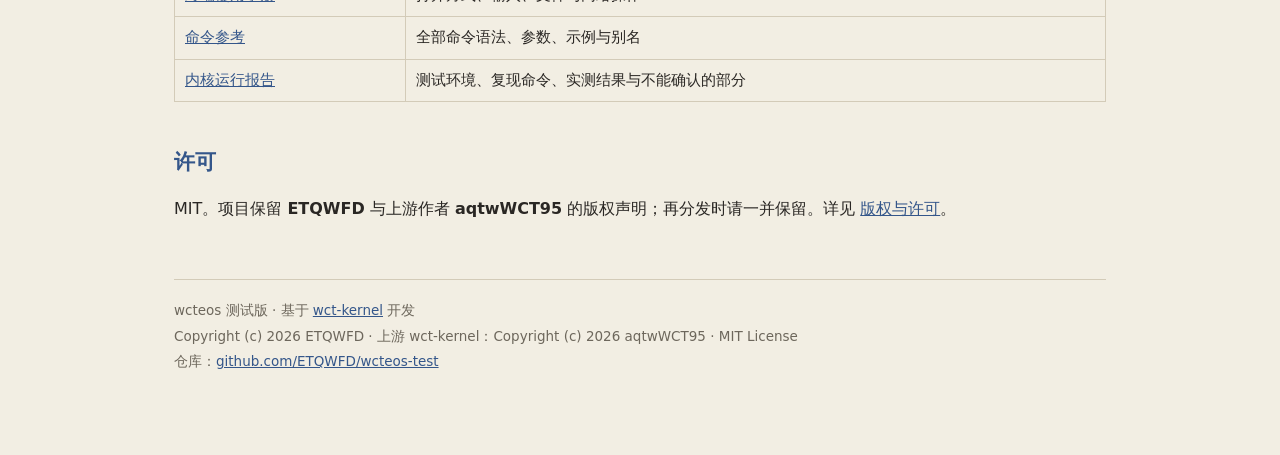
==== commit 8cd007cd: "site: 0.9.2 下载与 OOBE 截图" ====
--- a/docs/index.html
+++ b/docs/index.html
@@ -46,18 +46,18 @@
 </table>
 
 <h2>界面</h2>
-<img class="shot" src="docs/assets/desktop.png" alt="桌面截图">
+<img class="shot" src="assets/desktop.png" alt="桌面截图">
 <p>纸片风格桌面：图标列、任务栏、托盘时钟与网络状态；双击图标打开窗口，任务栏右键打开任务管理器，桌面右键可刷新、新建文件夹或文本文档。</p>
 
 <h2>首次开机</h2>
 <p>首次启动进入设置向导：选语言（48 种）、选输入法、建账户、设密码、网络、许可、完成。下面是实机截图（QEMU + OVMF，1024×768）。</p>
 <div class="grid">
-<div class="card"><img class="shot" src="docs/assets/oobe-lang.png" alt="选择语言"><h3>1. 语言</h3><p>48 种，含简体中文与繁體中文，选中后界面文案即时切换。</p></div>
-<div class="card"><img class="shot" src="docs/assets/oobe-ime.png" alt="选择输入法"><h3>2. 输入法</h3><p>可选内置输入法，或从文件添加 .wct 输入法模块。</p></div>
-<div class="card"><img class="shot" src="docs/assets/oobe-s3.png" alt="创建账户"><h3>3. 账户</h3><p>输入用户名，默认普通用户组；管理员组需进系统后在设置里加。</p></div>
-<div class="card"><img class="shot" src="docs/assets/oobe-s5.png" alt="网络"><h3>4. 网络</h3><p>无可用无线网卡时“下一步”置灰，按空格选“我没有WIFI”即可跳过，接有线可在系统里看 ipconfig。</p></div>
-<div class="card"><img class="shot" src="docs/assets/oobe-s6.png" alt="许可"><h3>5. 许可</h3><p>勾选同意后进入最后一步。</p></div>
-<div class="card"><img class="shot" src="docs/assets/oobe-s7.png" alt="桌面"><h3>6. 完成</h3><p>全屏锁定约 1-2 分钟，轮播诗句，完成后写 \wct\oobe.cfg 并进入桌面。</p></div>
+<div class="card"><img class="shot" src="assets/oobe-lang.png" alt="选择语言"><h3>1. 语言</h3><p>48 种，含简体中文与繁體中文，选中后界面文案即时切换。</p></div>
+<div class="card"><img class="shot" src="assets/oobe-ime.png" alt="选择输入法"><h3>2. 输入法</h3><p>可选内置输入法，或从文件添加 .wct 输入法模块。</p></div>
+<div class="card"><img class="shot" src="assets/oobe-s3.png" alt="创建账户"><h3>3. 账户</h3><p>输入用户名，默认普通用户组；管理员组需进系统后在设置里加。</p></div>
+<div class="card"><img class="shot" src="assets/oobe-s5.png" alt="网络"><h3>4. 网络</h3><p>无可用无线网卡时“下一步”置灰，按空格选“我没有WIFI”即可跳过，接有线可在系统里看 ipconfig。</p></div>
+<div class="card"><img class="shot" src="assets/oobe-s6.png" alt="许可"><h3>5. 许可</h3><p>勾选同意后进入最后一步。</p></div>
+<div class="card"><img class="shot" src="assets/oobe-s7.png" alt="桌面"><h3>6. 完成</h3><p>全屏锁定约 1-2 分钟，轮播诗句，完成后写 \wct\oobe.cfg 并进入桌面。</p></div>
 </div>
 <h2>现在能做的事</h2>
 <div class="grid">
